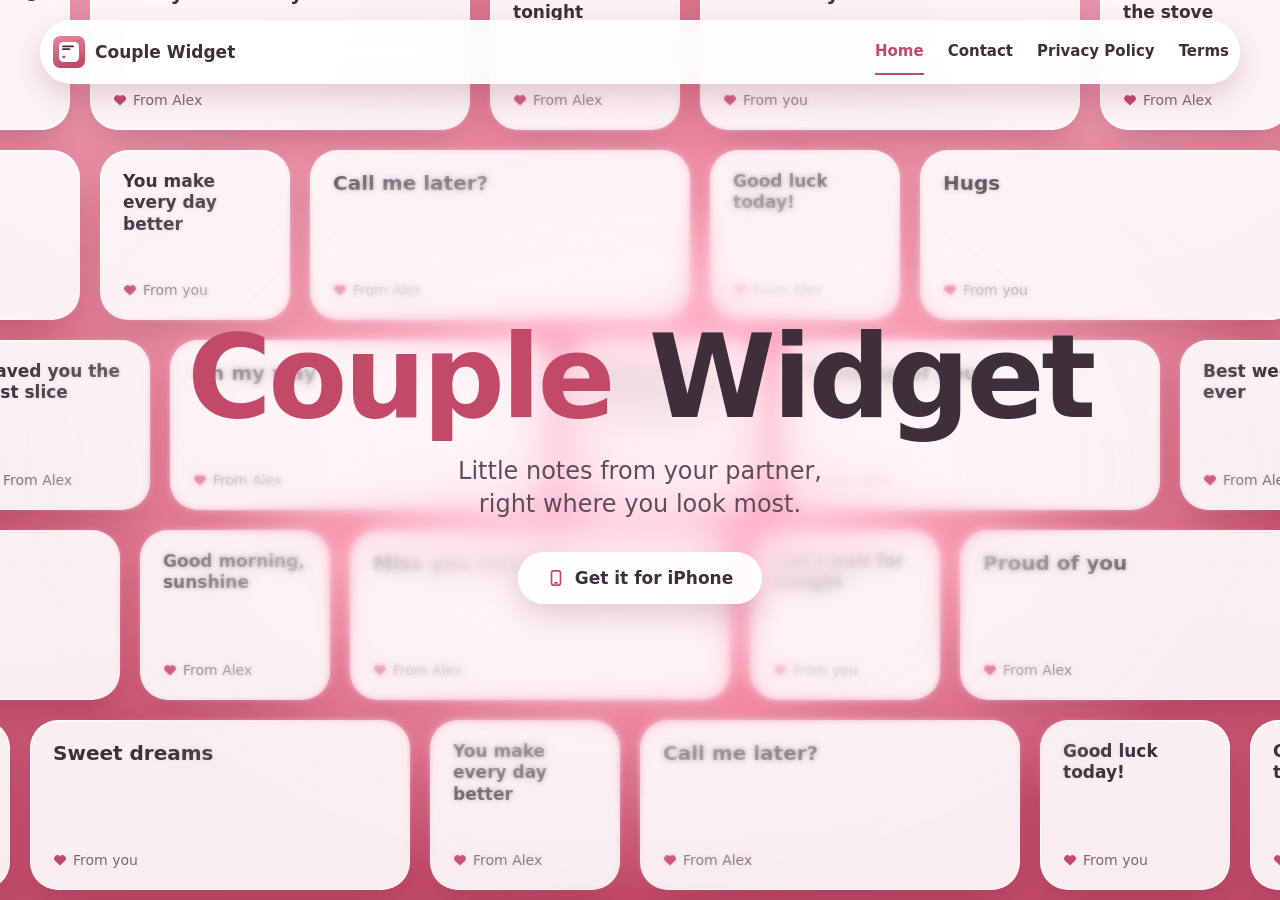
==== index.html @ dd802b69 "Move the home links below the first screen Co-Authored-By: Claude Sonnet 5.5 <noreply@anthropic.com>" ====
<!doctype html>
<html lang="en">
<head>
<meta charset="utf-8">
<meta name="viewport" content="width=device-width, initial-scale=1, viewport-fit=cover">
<title>Couple Widget: Little notes on your partner’s Home Screen</title>
<meta name="description" content="Send your partner a short note that appears on their Home Screen widget.">
<link rel="stylesheet" href="style.css?v=7">
</head>
<body class="app">
<header class="site-header">
<nav class="nav" aria-label="Main">
<a class="brand" href="#home"><svg width="32" height="32" viewBox="0 0 1024 1024" aria-hidden="true"><defs><linearGradient id="ic" x1="0" y1="0" x2="0.3" y2="1"><stop offset="0" stop-color="#e58aa0"/><stop offset="1" stop-color="#c24a68"/></linearGradient></defs><rect width="1024" height="1024" rx="230" fill="url(#ic)"/><rect x="192" y="192" width="640" height="640" rx="150" fill="#ffffff"/><rect x="292" y="300" width="380" height="56" rx="28" fill="#3e2f3a"/><rect x="292" y="392" width="260" height="56" rx="28" fill="#3e2f3a"/><path transform="translate(282 610) scale(5.4)" d="M12 21.2 3.6 13.1A5.3 5.3 0 0 1 12 6.1a5.3 5.3 0 0 1 8.4 7z" fill="#c24a68"/></svg><span>Couple Widget</span></a>
<div class="links">
<a href="#home">Home</a>
<a href="#contact">Contact</a>
<a href="#privacy">Privacy Policy</a>
<a href="#terms">Terms</a>
</div>
<button class="burger" type="button" aria-expanded="false" aria-controls="menu" aria-label="Open menu"><svg width="22" height="22" viewBox="0 0 24 24" fill="none" stroke="#3e2f3a" stroke-width="2.2" stroke-linecap="round" aria-hidden="true"><path d="M4 7h16M4 12h16M4 17h16"/></svg></button>
</nav>
<div id="menu" class="menu" hidden>
<a href="#home">Home</a>
<a href="#contact">Contact</a>
<a href="#privacy">Privacy Policy</a>
<a href="#terms">Terms</a>
</div>
</header>
<div class="track">
<section class="panel" id="panel-home" aria-label="Home">
<main class="home">
<div class="field-bg" aria-hidden="true">
<div class="row" style="top:-40px;left:-120px;animation:left 80s linear infinite"><div class="note" style="width:190px"><p style="font-size:17px">Good morning, sunshine</p><div><svg width="14" height="14" viewBox="0 0 14 14" aria-hidden="true"><path d="M7 12.6 1.9 7.7A3.2 3.2 0 0 1 7 3.5a3.2 3.2 0 0 1 5.1 4.2Z" fill="#c24a68"/></svg><span>From you</span></div></div><div class="note" style="width:380px"><p style="font-size:20px">Miss you already</p><div><svg width="14" height="14" viewBox="0 0 14 14" aria-hidden="true"><path d="M7 12.6 1.9 7.7A3.2 3.2 0 0 1 7 3.5a3.2 3.2 0 0 1 5.1 4.2Z" fill="#c24a68"/></svg><span>From Alex</span></div></div><div class="note" style="width:190px"><p style="font-size:17px">Can’t wait for tonight</p><div><svg width="14" height="14" viewBox="0 0 14 14" aria-hidden="true"><path d="M7 12.6 1.9 7.7A3.2 3.2 0 0 1 7 3.5a3.2 3.2 0 0 1 5.1 4.2Z" fill="#c24a68"/></svg><span>From Alex</span></div></div><div class="note" style="width:380px"><p style="font-size:20px">Proud of you</p><div><svg width="14" height="14" viewBox="0 0 14 14" aria-hidden="true"><path d="M7 12.6 1.9 7.7A3.2 3.2 0 0 1 7 3.5a3.2 3.2 0 0 1 5.1 4.2Z" fill="#c24a68"/></svg><span>From you</span></div></div><div class="note" style="width:190px"><p style="font-size:17px">Coffee is on the stove</p><div><svg width="14" height="14" viewBox="0 0 14 14" aria-hidden="true"><path d="M7 12.6 1.9 7.7A3.2 3.2 0 0 1 7 3.5a3.2 3.2 0 0 1 5.1 4.2Z" fill="#c24a68"/></svg><span>From Alex</span></div></div><div class="note" style="width:190px"><p style="font-size:17px">Good morning, sunshine</p><div><svg width="14" height="14" viewBox="0 0 14 14" aria-hidden="true"><path d="M7 12.6 1.9 7.7A3.2 3.2 0 0 1 7 3.5a3.2 3.2 0 0 1 5.1 4.2Z" fill="#c24a68"/></svg><span>From you</span></div></div><div class="note" style="width:380px"><p style="font-size:20px">Miss you already</p><div><svg width="14" height="14" viewBox="0 0 14 14" aria-hidden="true"><path d="M7 12.6 1.9 7.7A3.2 3.2 0 0 1 7 3.5a3.2 3.2 0 0 1 5.1 4.2Z" fill="#c24a68"/></svg><span>From Alex</span></div></div><div class="note" style="width:190px"><p style="font-size:17px">Can’t wait for tonight</p><div><svg width="14" height="14" viewBox="0 0 14 14" aria-hidden="true"><path d="M7 12.6 1.9 7.7A3.2 3.2 0 0 1 7 3.5a3.2 3.2 0 0 1 5.1 4.2Z" fill="#c24a68"/></svg><span>From Alex</span></div></div><div class="note" style="width:380px"><p style="font-size:20px">Proud of you</p><div><svg width="14" height="14" viewBox="0 0 14 14" aria-hidden="true"><path d="M7 12.6 1.9 7.7A3.2 3.2 0 0 1 7 3.5a3.2 3.2 0 0 1 5.1 4.2Z" fill="#c24a68"/></svg><span>From you</span></div></div><div class="note" style="width:190px"><p style="font-size:17px">Coffee is on the stove</p><div><svg width="14" height="14" viewBox="0 0 14 14" aria-hidden="true"><path d="M7 12.6 1.9 7.7A3.2 3.2 0 0 1 7 3.5a3.2 3.2 0 0 1 5.1 4.2Z" fill="#c24a68"/></svg><span>From Alex</span></div></div><div class="note" style="width:190px"><p style="font-size:17px">Good morning, sunshine</p><div><svg width="14" height="14" viewBox="0 0 14 14" aria-hidden="true"><path d="M7 12.6 1.9 7.7A3.2 3.2 0 0 1 7 3.5a3.2 3.2 0 0 1 5.1 4.2Z" fill="#c24a68"/></svg><span>From you</span></div></div><div class="note" style="width:380px"><p style="font-size:20px">Miss you already</p><div><svg width="14" height="14" viewBox="0 0 14 14" aria-hidden="true"><path d="M7 12.6 1.9 7.7A3.2 3.2 0 0 1 7 3.5a3.2 3.2 0 0 1 5.1 4.2Z" fill="#c24a68"/></svg><span>From Alex</span></div></div><div class="note" style="width:190px"><p style="font-size:17px">Can’t wait for tonight</p><div><svg width="14" height="14" viewBox="0 0 14 14" aria-hidden="true"><path d="M7 12.6 1.9 7.7A3.2 3.2 0 0 1 7 3.5a3.2 3.2 0 0 1 5.1 4.2Z" fill="#c24a68"/></svg><span>From Alex</span></div></div><div class="note" style="width:380px"><p style="font-size:20px">Proud of you</p><div><svg width="14" height="14" viewBox="0 0 14 14" aria-hidden="true"><path d="M7 12.6 1.9 7.7A3.2 3.2 0 0 1 7 3.5a3.2 3.2 0 0 1 5.1 4.2Z" fill="#c24a68"/></svg><span>From you</span></div></div><div class="note" style="width:190px"><p style="font-size:17px">Coffee is on the stove</p><div><svg width="14" height="14" viewBox="0 0 14 14" aria-hidden="true"><path d="M7 12.6 1.9 7.7A3.2 3.2 0 0 1 7 3.5a3.2 3.2 0 0 1 5.1 4.2Z" fill="#c24a68"/></svg><span>From Alex</span></div></div><div class="note" style="width:190px"><p style="font-size:17px">Good morning, sunshine</p><div><svg width="14" height="14" viewBox="0 0 14 14" aria-hidden="true"><path d="M7 12.6 1.9 7.7A3.2 3.2 0 0 1 7 3.5a3.2 3.2 0 0 1 5.1 4.2Z" fill="#c24a68"/></svg><span>From you</span></div></div><div class="note" style="width:380px"><p style="font-size:20px">Miss you already</p><div><svg width="14" height="14" viewBox="0 0 14 14" aria-hidden="true"><path d="M7 12.6 1.9 7.7A3.2 3.2 0 0 1 7 3.5a3.2 3.2 0 0 1 5.1 4.2Z" fill="#c24a68"/></svg><span>From Alex</span></div></div><div class="note" style="width:190px"><p style="font-size:17px">Can’t wait for tonight</p><div><svg width="14" height="14" viewBox="0 0 14 14" aria-hidden="true"><path d="M7 12.6 1.9 7.7A3.2 3.2 0 0 1 7 3.5a3.2 3.2 0 0 1 5.1 4.2Z" fill="#c24a68"/></svg><span>From Alex</span></div></div><div class="note" style="width:380px"><p style="font-size:20px">Proud of you</p><div><svg width="14" height="14" viewBox="0 0 14 14" aria-hidden="true"><path d="M7 12.6 1.9 7.7A3.2 3.2 0 0 1 7 3.5a3.2 3.2 0 0 1 5.1 4.2Z" fill="#c24a68"/></svg><span>From you</span></div></div><div class="note" style="width:190px"><p style="font-size:17px">Coffee is on the stove</p><div><svg width="14" height="14" viewBox="0 0 14 14" aria-hidden="true"><path d="M7 12.6 1.9 7.7A3.2 3.2 0 0 1 7 3.5a3.2 3.2 0 0 1 5.1 4.2Z" fill="#c24a68"/></svg><span>From Alex</span></div></div></div>
<div class="row" style="top:150px;left:-300px;animation:right 86s linear infinite"><div class="note" style="width:380px"><p style="font-size:20px">Sweet dreams</p><div><svg width="14" height="14" viewBox="0 0 14 14" aria-hidden="true"><path d="M7 12.6 1.9 7.7A3.2 3.2 0 0 1 7 3.5a3.2 3.2 0 0 1 5.1 4.2Z" fill="#c24a68"/></svg><span>From Alex</span></div></div><div class="note" style="width:190px"><p style="font-size:17px">You make every day better</p><div><svg width="14" height="14" viewBox="0 0 14 14" aria-hidden="true"><path d="M7 12.6 1.9 7.7A3.2 3.2 0 0 1 7 3.5a3.2 3.2 0 0 1 5.1 4.2Z" fill="#c24a68"/></svg><span>From you</span></div></div><div class="note" style="width:380px"><p style="font-size:20px">Call me later?</p><div><svg width="14" height="14" viewBox="0 0 14 14" aria-hidden="true"><path d="M7 12.6 1.9 7.7A3.2 3.2 0 0 1 7 3.5a3.2 3.2 0 0 1 5.1 4.2Z" fill="#c24a68"/></svg><span>From Alex</span></div></div><div class="note" style="width:190px"><p style="font-size:17px">Good luck today!</p><div><svg width="14" height="14" viewBox="0 0 14 14" aria-hidden="true"><path d="M7 12.6 1.9 7.7A3.2 3.2 0 0 1 7 3.5a3.2 3.2 0 0 1 5.1 4.2Z" fill="#c24a68"/></svg><span>From Alex</span></div></div><div class="note" style="width:380px"><p style="font-size:20px">Hugs</p><div><svg width="14" height="14" viewBox="0 0 14 14" aria-hidden="true"><path d="M7 12.6 1.9 7.7A3.2 3.2 0 0 1 7 3.5a3.2 3.2 0 0 1 5.1 4.2Z" fill="#c24a68"/></svg><span>From you</span></div></div><div class="note" style="width:380px"><p style="font-size:20px">Sweet dreams</p><div><svg width="14" height="14" viewBox="0 0 14 14" aria-hidden="true"><path d="M7 12.6 1.9 7.7A3.2 3.2 0 0 1 7 3.5a3.2 3.2 0 0 1 5.1 4.2Z" fill="#c24a68"/></svg><span>From Alex</span></div></div><div class="note" style="width:190px"><p style="font-size:17px">You make every day better</p><div><svg width="14" height="14" viewBox="0 0 14 14" aria-hidden="true"><path d="M7 12.6 1.9 7.7A3.2 3.2 0 0 1 7 3.5a3.2 3.2 0 0 1 5.1 4.2Z" fill="#c24a68"/></svg><span>From you</span></div></div><div class="note" style="width:380px"><p style="font-size:20px">Call me later?</p><div><svg width="14" height="14" viewBox="0 0 14 14" aria-hidden="true"><path d="M7 12.6 1.9 7.7A3.2 3.2 0 0 1 7 3.5a3.2 3.2 0 0 1 5.1 4.2Z" fill="#c24a68"/></svg><span>From Alex</span></div></div><div class="note" style="width:190px"><p style="font-size:17px">Good luck today!</p><div><svg width="14" height="14" viewBox="0 0 14 14" aria-hidden="true"><path d="M7 12.6 1.9 7.7A3.2 3.2 0 0 1 7 3.5a3.2 3.2 0 0 1 5.1 4.2Z" fill="#c24a68"/></svg><span>From Alex</span></div></div><div class="note" style="width:380px"><p style="font-size:20px">Hugs</p><div><svg width="14" height="14" viewBox="0 0 14 14" aria-hidden="true"><path d="M7 12.6 1.9 7.7A3.2 3.2 0 0 1 7 3.5a3.2 3.2 0 0 1 5.1 4.2Z" fill="#c24a68"/></svg><span>From you</span></div></div><div class="note" style="width:380px"><p style="font-size:20px">Sweet dreams</p><div><svg width="14" height="14" viewBox="0 0 14 14" aria-hidden="true"><path d="M7 12.6 1.9 7.7A3.2 3.2 0 0 1 7 3.5a3.2 3.2 0 0 1 5.1 4.2Z" fill="#c24a68"/></svg><span>From Alex</span></div></div><div class="note" style="width:190px"><p style="font-size:17px">You make every day better</p><div><svg width="14" height="14" viewBox="0 0 14 14" aria-hidden="true"><path d="M7 12.6 1.9 7.7A3.2 3.2 0 0 1 7 3.5a3.2 3.2 0 0 1 5.1 4.2Z" fill="#c24a68"/></svg><span>From you</span></div></div><div class="note" style="width:380px"><p style="font-size:20px">Call me later?</p><div><svg width="14" height="14" viewBox="0 0 14 14" aria-hidden="true"><path d="M7 12.6 1.9 7.7A3.2 3.2 0 0 1 7 3.5a3.2 3.2 0 0 1 5.1 4.2Z" fill="#c24a68"/></svg><span>From Alex</span></div></div><div class="note" style="width:190px"><p style="font-size:17px">Good luck today!</p><div><svg width="14" height="14" viewBox="0 0 14 14" aria-hidden="true"><path d="M7 12.6 1.9 7.7A3.2 3.2 0 0 1 7 3.5a3.2 3.2 0 0 1 5.1 4.2Z" fill="#c24a68"/></svg><span>From Alex</span></div></div><div class="note" style="width:380px"><p style="font-size:20px">Hugs</p><div><svg width="14" height="14" viewBox="0 0 14 14" aria-hidden="true"><path d="M7 12.6 1.9 7.7A3.2 3.2 0 0 1 7 3.5a3.2 3.2 0 0 1 5.1 4.2Z" fill="#c24a68"/></svg><span>From you</span></div></div><div class="note" style="width:380px"><p style="font-size:20px">Sweet dreams</p><div><svg width="14" height="14" viewBox="0 0 14 14" aria-hidden="true"><path d="M7 12.6 1.9 7.7A3.2 3.2 0 0 1 7 3.5a3.2 3.2 0 0 1 5.1 4.2Z" fill="#c24a68"/></svg><span>From Alex</span></div></div><div class="note" style="width:190px"><p style="font-size:17px">You make every day better</p><div><svg width="14" height="14" viewBox="0 0 14 14" aria-hidden="true"><path d="M7 12.6 1.9 7.7A3.2 3.2 0 0 1 7 3.5a3.2 3.2 0 0 1 5.1 4.2Z" fill="#c24a68"/></svg><span>From you</span></div></div><div class="note" style="width:380px"><p style="font-size:20px">Call me later?</p><div><svg width="14" height="14" viewBox="0 0 14 14" aria-hidden="true"><path d="M7 12.6 1.9 7.7A3.2 3.2 0 0 1 7 3.5a3.2 3.2 0 0 1 5.1 4.2Z" fill="#c24a68"/></svg><span>From Alex</span></div></div><div class="note" style="width:190px"><p style="font-size:17px">Good luck today!</p><div><svg width="14" height="14" viewBox="0 0 14 14" aria-hidden="true"><path d="M7 12.6 1.9 7.7A3.2 3.2 0 0 1 7 3.5a3.2 3.2 0 0 1 5.1 4.2Z" fill="#c24a68"/></svg><span>From Alex</span></div></div><div class="note" style="width:380px"><p style="font-size:20px">Hugs</p><div><svg width="14" height="14" viewBox="0 0 14 14" aria-hidden="true"><path d="M7 12.6 1.9 7.7A3.2 3.2 0 0 1 7 3.5a3.2 3.2 0 0 1 5.1 4.2Z" fill="#c24a68"/></svg><span>From you</span></div></div></div>
<div class="row" style="top:340px;left:-40px;animation:left 92s linear infinite"><div class="note" style="width:190px"><p style="font-size:17px">Saved you the last slice</p><div><svg width="14" height="14" viewBox="0 0 14 14" aria-hidden="true"><path d="M7 12.6 1.9 7.7A3.2 3.2 0 0 1 7 3.5a3.2 3.2 0 0 1 5.1 4.2Z" fill="#c24a68"/></svg><span>From Alex</span></div></div><div class="note" style="width:380px"><p style="font-size:20px">On my way</p><div><svg width="14" height="14" viewBox="0 0 14 14" aria-hidden="true"><path d="M7 12.6 1.9 7.7A3.2 3.2 0 0 1 7 3.5a3.2 3.2 0 0 1 5.1 4.2Z" fill="#c24a68"/></svg><span>From Alex</span></div></div><div class="note" style="width:190px"><p style="font-size:17px">Three years together. Still my favorite person.</p><div><svg width="14" height="14" viewBox="0 0 14 14" aria-hidden="true"><path d="M7 12.6 1.9 7.7A3.2 3.2 0 0 1 7 3.5a3.2 3.2 0 0 1 5.1 4.2Z" fill="#c24a68"/></svg><span>From you</span></div></div><div class="note" style="width:380px"><p style="font-size:20px">Thinking of you</p><div><svg width="14" height="14" viewBox="0 0 14 14" aria-hidden="true"><path d="M7 12.6 1.9 7.7A3.2 3.2 0 0 1 7 3.5a3.2 3.2 0 0 1 5.1 4.2Z" fill="#c24a68"/></svg><span>From Alex</span></div></div><div class="note" style="width:190px"><p style="font-size:17px">Best weekend ever</p><div><svg width="14" height="14" viewBox="0 0 14 14" aria-hidden="true"><path d="M7 12.6 1.9 7.7A3.2 3.2 0 0 1 7 3.5a3.2 3.2 0 0 1 5.1 4.2Z" fill="#c24a68"/></svg><span>From Alex</span></div></div><div class="note" style="width:190px"><p style="font-size:17px">Saved you the last slice</p><div><svg width="14" height="14" viewBox="0 0 14 14" aria-hidden="true"><path d="M7 12.6 1.9 7.7A3.2 3.2 0 0 1 7 3.5a3.2 3.2 0 0 1 5.1 4.2Z" fill="#c24a68"/></svg><span>From Alex</span></div></div><div class="note" style="width:380px"><p style="font-size:20px">On my way</p><div><svg width="14" height="14" viewBox="0 0 14 14" aria-hidden="true"><path d="M7 12.6 1.9 7.7A3.2 3.2 0 0 1 7 3.5a3.2 3.2 0 0 1 5.1 4.2Z" fill="#c24a68"/></svg><span>From Alex</span></div></div><div class="note" style="width:190px"><p style="font-size:17px">Three years together. Still my favorite person.</p><div><svg width="14" height="14" viewBox="0 0 14 14" aria-hidden="true"><path d="M7 12.6 1.9 7.7A3.2 3.2 0 0 1 7 3.5a3.2 3.2 0 0 1 5.1 4.2Z" fill="#c24a68"/></svg><span>From you</span></div></div><div class="note" style="width:380px"><p style="font-size:20px">Thinking of you</p><div><svg width="14" height="14" viewBox="0 0 14 14" aria-hidden="true"><path d="M7 12.6 1.9 7.7A3.2 3.2 0 0 1 7 3.5a3.2 3.2 0 0 1 5.1 4.2Z" fill="#c24a68"/></svg><span>From Alex</span></div></div><div class="note" style="width:190px"><p style="font-size:17px">Best weekend ever</p><div><svg width="14" height="14" viewBox="0 0 14 14" aria-hidden="true"><path d="M7 12.6 1.9 7.7A3.2 3.2 0 0 1 7 3.5a3.2 3.2 0 0 1 5.1 4.2Z" fill="#c24a68"/></svg><span>From Alex</span></div></div><div class="note" style="width:190px"><p style="font-size:17px">Saved you the last slice</p><div><svg width="14" height="14" viewBox="0 0 14 14" aria-hidden="true"><path d="M7 12.6 1.9 7.7A3.2 3.2 0 0 1 7 3.5a3.2 3.2 0 0 1 5.1 4.2Z" fill="#c24a68"/></svg><span>From Alex</span></div></div><div class="note" style="width:380px"><p style="font-size:20px">On my way</p><div><svg width="14" height="14" viewBox="0 0 14 14" aria-hidden="true"><path d="M7 12.6 1.9 7.7A3.2 3.2 0 0 1 7 3.5a3.2 3.2 0 0 1 5.1 4.2Z" fill="#c24a68"/></svg><span>From Alex</span></div></div><div class="note" style="width:190px"><p style="font-size:17px">Three years together. Still my favorite person.</p><div><svg width="14" height="14" viewBox="0 0 14 14" aria-hidden="true"><path d="M7 12.6 1.9 7.7A3.2 3.2 0 0 1 7 3.5a3.2 3.2 0 0 1 5.1 4.2Z" fill="#c24a68"/></svg><span>From you</span></div></div><div class="note" style="width:380px"><p style="font-size:20px">Thinking of you</p><div><svg width="14" height="14" viewBox="0 0 14 14" aria-hidden="true"><path d="M7 12.6 1.9 7.7A3.2 3.2 0 0 1 7 3.5a3.2 3.2 0 0 1 5.1 4.2Z" fill="#c24a68"/></svg><span>From Alex</span></div></div><div class="note" style="width:190px"><p style="font-size:17px">Best weekend ever</p><div><svg width="14" height="14" viewBox="0 0 14 14" aria-hidden="true"><path d="M7 12.6 1.9 7.7A3.2 3.2 0 0 1 7 3.5a3.2 3.2 0 0 1 5.1 4.2Z" fill="#c24a68"/></svg><span>From Alex</span></div></div><div class="note" style="width:190px"><p style="font-size:17px">Saved you the last slice</p><div><svg width="14" height="14" viewBox="0 0 14 14" aria-hidden="true"><path d="M7 12.6 1.9 7.7A3.2 3.2 0 0 1 7 3.5a3.2 3.2 0 0 1 5.1 4.2Z" fill="#c24a68"/></svg><span>From Alex</span></div></div><div class="note" style="width:380px"><p style="font-size:20px">On my way</p><div><svg width="14" height="14" viewBox="0 0 14 14" aria-hidden="true"><path d="M7 12.6 1.9 7.7A3.2 3.2 0 0 1 7 3.5a3.2 3.2 0 0 1 5.1 4.2Z" fill="#c24a68"/></svg><span>From Alex</span></div></div><div class="note" style="width:190px"><p style="font-size:17px">Three years together. Still my favorite person.</p><div><svg width="14" height="14" viewBox="0 0 14 14" aria-hidden="true"><path d="M7 12.6 1.9 7.7A3.2 3.2 0 0 1 7 3.5a3.2 3.2 0 0 1 5.1 4.2Z" fill="#c24a68"/></svg><span>From you</span></div></div><div class="note" style="width:380px"><p style="font-size:20px">Thinking of you</p><div><svg width="14" height="14" viewBox="0 0 14 14" aria-hidden="true"><path d="M7 12.6 1.9 7.7A3.2 3.2 0 0 1 7 3.5a3.2 3.2 0 0 1 5.1 4.2Z" fill="#c24a68"/></svg><span>From Alex</span></div></div><div class="note" style="width:190px"><p style="font-size:17px">Best weekend ever</p><div><svg width="14" height="14" viewBox="0 0 14 14" aria-hidden="true"><path d="M7 12.6 1.9 7.7A3.2 3.2 0 0 1 7 3.5a3.2 3.2 0 0 1 5.1 4.2Z" fill="#c24a68"/></svg><span>From Alex</span></div></div></div>
<div class="row" style="top:530px;left:-260px;animation:right 98s linear infinite"><div class="note" style="width:380px"><p style="font-size:20px">See you soon</p><div><svg width="14" height="14" viewBox="0 0 14 14" aria-hidden="true"><path d="M7 12.6 1.9 7.7A3.2 3.2 0 0 1 7 3.5a3.2 3.2 0 0 1 5.1 4.2Z" fill="#c24a68"/></svg><span>From you</span></div></div><div class="note" style="width:190px"><p style="font-size:17px">Good morning, sunshine</p><div><svg width="14" height="14" viewBox="0 0 14 14" aria-hidden="true"><path d="M7 12.6 1.9 7.7A3.2 3.2 0 0 1 7 3.5a3.2 3.2 0 0 1 5.1 4.2Z" fill="#c24a68"/></svg><span>From Alex</span></div></div><div class="note" style="width:380px"><p style="font-size:20px">Miss you already</p><div><svg width="14" height="14" viewBox="0 0 14 14" aria-hidden="true"><path d="M7 12.6 1.9 7.7A3.2 3.2 0 0 1 7 3.5a3.2 3.2 0 0 1 5.1 4.2Z" fill="#c24a68"/></svg><span>From Alex</span></div></div><div class="note" style="width:190px"><p style="font-size:17px">Can’t wait for tonight</p><div><svg width="14" height="14" viewBox="0 0 14 14" aria-hidden="true"><path d="M7 12.6 1.9 7.7A3.2 3.2 0 0 1 7 3.5a3.2 3.2 0 0 1 5.1 4.2Z" fill="#c24a68"/></svg><span>From you</span></div></div><div class="note" style="width:380px"><p style="font-size:20px">Proud of you</p><div><svg width="14" height="14" viewBox="0 0 14 14" aria-hidden="true"><path d="M7 12.6 1.9 7.7A3.2 3.2 0 0 1 7 3.5a3.2 3.2 0 0 1 5.1 4.2Z" fill="#c24a68"/></svg><span>From Alex</span></div></div><div class="note" style="width:380px"><p style="font-size:20px">See you soon</p><div><svg width="14" height="14" viewBox="0 0 14 14" aria-hidden="true"><path d="M7 12.6 1.9 7.7A3.2 3.2 0 0 1 7 3.5a3.2 3.2 0 0 1 5.1 4.2Z" fill="#c24a68"/></svg><span>From you</span></div></div><div class="note" style="width:190px"><p style="font-size:17px">Good morning, sunshine</p><div><svg width="14" height="14" viewBox="0 0 14 14" aria-hidden="true"><path d="M7 12.6 1.9 7.7A3.2 3.2 0 0 1 7 3.5a3.2 3.2 0 0 1 5.1 4.2Z" fill="#c24a68"/></svg><span>From Alex</span></div></div><div class="note" style="width:380px"><p style="font-size:20px">Miss you already</p><div><svg width="14" height="14" viewBox="0 0 14 14" aria-hidden="true"><path d="M7 12.6 1.9 7.7A3.2 3.2 0 0 1 7 3.5a3.2 3.2 0 0 1 5.1 4.2Z" fill="#c24a68"/></svg><span>From Alex</span></div></div><div class="note" style="width:190px"><p style="font-size:17px">Can’t wait for tonight</p><div><svg width="14" height="14" viewBox="0 0 14 14" aria-hidden="true"><path d="M7 12.6 1.9 7.7A3.2 3.2 0 0 1 7 3.5a3.2 3.2 0 0 1 5.1 4.2Z" fill="#c24a68"/></svg><span>From you</span></div></div><div class="note" style="width:380px"><p style="font-size:20px">Proud of you</p><div><svg width="14" height="14" viewBox="0 0 14 14" aria-hidden="true"><path d="M7 12.6 1.9 7.7A3.2 3.2 0 0 1 7 3.5a3.2 3.2 0 0 1 5.1 4.2Z" fill="#c24a68"/></svg><span>From Alex</span></div></div><div class="note" style="width:380px"><p style="font-size:20px">See you soon</p><div><svg width="14" height="14" viewBox="0 0 14 14" aria-hidden="true"><path d="M7 12.6 1.9 7.7A3.2 3.2 0 0 1 7 3.5a3.2 3.2 0 0 1 5.1 4.2Z" fill="#c24a68"/></svg><span>From you</span></div></div><div class="note" style="width:190px"><p style="font-size:17px">Good morning, sunshine</p><div><svg width="14" height="14" viewBox="0 0 14 14" aria-hidden="true"><path d="M7 12.6 1.9 7.7A3.2 3.2 0 0 1 7 3.5a3.2 3.2 0 0 1 5.1 4.2Z" fill="#c24a68"/></svg><span>From Alex</span></div></div><div class="note" style="width:380px"><p style="font-size:20px">Miss you already</p><div><svg width="14" height="14" viewBox="0 0 14 14" aria-hidden="true"><path d="M7 12.6 1.9 7.7A3.2 3.2 0 0 1 7 3.5a3.2 3.2 0 0 1 5.1 4.2Z" fill="#c24a68"/></svg><span>From Alex</span></div></div><div class="note" style="width:190px"><p style="font-size:17px">Can’t wait for tonight</p><div><svg width="14" height="14" viewBox="0 0 14 14" aria-hidden="true"><path d="M7 12.6 1.9 7.7A3.2 3.2 0 0 1 7 3.5a3.2 3.2 0 0 1 5.1 4.2Z" fill="#c24a68"/></svg><span>From you</span></div></div><div class="note" style="width:380px"><p style="font-size:20px">Proud of you</p><div><svg width="14" height="14" viewBox="0 0 14 14" aria-hidden="true"><path d="M7 12.6 1.9 7.7A3.2 3.2 0 0 1 7 3.5a3.2 3.2 0 0 1 5.1 4.2Z" fill="#c24a68"/></svg><span>From Alex</span></div></div><div class="note" style="width:380px"><p style="font-size:20px">See you soon</p><div><svg width="14" height="14" viewBox="0 0 14 14" aria-hidden="true"><path d="M7 12.6 1.9 7.7A3.2 3.2 0 0 1 7 3.5a3.2 3.2 0 0 1 5.1 4.2Z" fill="#c24a68"/></svg><span>From you</span></div></div><div class="note" style="width:190px"><p style="font-size:17px">Good morning, sunshine</p><div><svg width="14" height="14" viewBox="0 0 14 14" aria-hidden="true"><path d="M7 12.6 1.9 7.7A3.2 3.2 0 0 1 7 3.5a3.2 3.2 0 0 1 5.1 4.2Z" fill="#c24a68"/></svg><span>From Alex</span></div></div><div class="note" style="width:380px"><p style="font-size:20px">Miss you already</p><div><svg width="14" height="14" viewBox="0 0 14 14" aria-hidden="true"><path d="M7 12.6 1.9 7.7A3.2 3.2 0 0 1 7 3.5a3.2 3.2 0 0 1 5.1 4.2Z" fill="#c24a68"/></svg><span>From Alex</span></div></div><div class="note" style="width:190px"><p style="font-size:17px">Can’t wait for tonight</p><div><svg width="14" height="14" viewBox="0 0 14 14" aria-hidden="true"><path d="M7 12.6 1.9 7.7A3.2 3.2 0 0 1 7 3.5a3.2 3.2 0 0 1 5.1 4.2Z" fill="#c24a68"/></svg><span>From you</span></div></div><div class="note" style="width:380px"><p style="font-size:20px">Proud of you</p><div><svg width="14" height="14" viewBox="0 0 14 14" aria-hidden="true"><path d="M7 12.6 1.9 7.7A3.2 3.2 0 0 1 7 3.5a3.2 3.2 0 0 1 5.1 4.2Z" fill="#c24a68"/></svg><span>From Alex</span></div></div></div>
<div class="row" style="top:720px;left:-180px;animation:left 104s linear infinite"><div class="note" style="width:190px"><p style="font-size:17px">Coffee is on the stove</p><div><svg width="14" height="14" viewBox="0 0 14 14" aria-hidden="true"><path d="M7 12.6 1.9 7.7A3.2 3.2 0 0 1 7 3.5a3.2 3.2 0 0 1 5.1 4.2Z" fill="#c24a68"/></svg><span>From Alex</span></div></div><div class="note" style="width:380px"><p style="font-size:20px">Sweet dreams</p><div><svg width="14" height="14" viewBox="0 0 14 14" aria-hidden="true"><path d="M7 12.6 1.9 7.7A3.2 3.2 0 0 1 7 3.5a3.2 3.2 0 0 1 5.1 4.2Z" fill="#c24a68"/></svg><span>From you</span></div></div><div class="note" style="width:190px"><p style="font-size:17px">You make every day better</p><div><svg width="14" height="14" viewBox="0 0 14 14" aria-hidden="true"><path d="M7 12.6 1.9 7.7A3.2 3.2 0 0 1 7 3.5a3.2 3.2 0 0 1 5.1 4.2Z" fill="#c24a68"/></svg><span>From Alex</span></div></div><div class="note" style="width:380px"><p style="font-size:20px">Call me later?</p><div><svg width="14" height="14" viewBox="0 0 14 14" aria-hidden="true"><path d="M7 12.6 1.9 7.7A3.2 3.2 0 0 1 7 3.5a3.2 3.2 0 0 1 5.1 4.2Z" fill="#c24a68"/></svg><span>From Alex</span></div></div><div class="note" style="width:190px"><p style="font-size:17px">Good luck today!</p><div><svg width="14" height="14" viewBox="0 0 14 14" aria-hidden="true"><path d="M7 12.6 1.9 7.7A3.2 3.2 0 0 1 7 3.5a3.2 3.2 0 0 1 5.1 4.2Z" fill="#c24a68"/></svg><span>From you</span></div></div><div class="note" style="width:190px"><p style="font-size:17px">Coffee is on the stove</p><div><svg width="14" height="14" viewBox="0 0 14 14" aria-hidden="true"><path d="M7 12.6 1.9 7.7A3.2 3.2 0 0 1 7 3.5a3.2 3.2 0 0 1 5.1 4.2Z" fill="#c24a68"/></svg><span>From Alex</span></div></div><div class="note" style="width:380px"><p style="font-size:20px">Sweet dreams</p><div><svg width="14" height="14" viewBox="0 0 14 14" aria-hidden="true"><path d="M7 12.6 1.9 7.7A3.2 3.2 0 0 1 7 3.5a3.2 3.2 0 0 1 5.1 4.2Z" fill="#c24a68"/></svg><span>From you</span></div></div><div class="note" style="width:190px"><p style="font-size:17px">You make every day better</p><div><svg width="14" height="14" viewBox="0 0 14 14" aria-hidden="true"><path d="M7 12.6 1.9 7.7A3.2 3.2 0 0 1 7 3.5a3.2 3.2 0 0 1 5.1 4.2Z" fill="#c24a68"/></svg><span>From Alex</span></div></div><div class="note" style="width:380px"><p style="font-size:20px">Call me later?</p><div><svg width="14" height="14" viewBox="0 0 14 14" aria-hidden="true"><path d="M7 12.6 1.9 7.7A3.2 3.2 0 0 1 7 3.5a3.2 3.2 0 0 1 5.1 4.2Z" fill="#c24a68"/></svg><span>From Alex</span></div></div><div class="note" style="width:190px"><p style="font-size:17px">Good luck today!</p><div><svg width="14" height="14" viewBox="0 0 14 14" aria-hidden="true"><path d="M7 12.6 1.9 7.7A3.2 3.2 0 0 1 7 3.5a3.2 3.2 0 0 1 5.1 4.2Z" fill="#c24a68"/></svg><span>From you</span></div></div><div class="note" style="width:190px"><p style="font-size:17px">Coffee is on the stove</p><div><svg width="14" height="14" viewBox="0 0 14 14" aria-hidden="true"><path d="M7 12.6 1.9 7.7A3.2 3.2 0 0 1 7 3.5a3.2 3.2 0 0 1 5.1 4.2Z" fill="#c24a68"/></svg><span>From Alex</span></div></div><div class="note" style="width:380px"><p style="font-size:20px">Sweet dreams</p><div><svg width="14" height="14" viewBox="0 0 14 14" aria-hidden="true"><path d="M7 12.6 1.9 7.7A3.2 3.2 0 0 1 7 3.5a3.2 3.2 0 0 1 5.1 4.2Z" fill="#c24a68"/></svg><span>From you</span></div></div><div class="note" style="width:190px"><p style="font-size:17px">You make every day better</p><div><svg width="14" height="14" viewBox="0 0 14 14" aria-hidden="true"><path d="M7 12.6 1.9 7.7A3.2 3.2 0 0 1 7 3.5a3.2 3.2 0 0 1 5.1 4.2Z" fill="#c24a68"/></svg><span>From Alex</span></div></div><div class="note" style="width:380px"><p style="font-size:20px">Call me later?</p><div><svg width="14" height="14" viewBox="0 0 14 14" aria-hidden="true"><path d="M7 12.6 1.9 7.7A3.2 3.2 0 0 1 7 3.5a3.2 3.2 0 0 1 5.1 4.2Z" fill="#c24a68"/></svg><span>From Alex</span></div></div><div class="note" style="width:190px"><p style="font-size:17px">Good luck today!</p><div><svg width="14" height="14" viewBox="0 0 14 14" aria-hidden="true"><path d="M7 12.6 1.9 7.7A3.2 3.2 0 0 1 7 3.5a3.2 3.2 0 0 1 5.1 4.2Z" fill="#c24a68"/></svg><span>From you</span></div></div><div class="note" style="width:190px"><p style="font-size:17px">Coffee is on the stove</p><div><svg width="14" height="14" viewBox="0 0 14 14" aria-hidden="true"><path d="M7 12.6 1.9 7.7A3.2 3.2 0 0 1 7 3.5a3.2 3.2 0 0 1 5.1 4.2Z" fill="#c24a68"/></svg><span>From Alex</span></div></div><div class="note" style="width:380px"><p style="font-size:20px">Sweet dreams</p><div><svg width="14" height="14" viewBox="0 0 14 14" aria-hidden="true"><path d="M7 12.6 1.9 7.7A3.2 3.2 0 0 1 7 3.5a3.2 3.2 0 0 1 5.1 4.2Z" fill="#c24a68"/></svg><span>From you</span></div></div><div class="note" style="width:190px"><p style="font-size:17px">You make every day better</p><div><svg width="14" height="14" viewBox="0 0 14 14" aria-hidden="true"><path d="M7 12.6 1.9 7.7A3.2 3.2 0 0 1 7 3.5a3.2 3.2 0 0 1 5.1 4.2Z" fill="#c24a68"/></svg><span>From Alex</span></div></div><div class="note" style="width:380px"><p style="font-size:20px">Call me later?</p><div><svg width="14" height="14" viewBox="0 0 14 14" aria-hidden="true"><path d="M7 12.6 1.9 7.7A3.2 3.2 0 0 1 7 3.5a3.2 3.2 0 0 1 5.1 4.2Z" fill="#c24a68"/></svg><span>From Alex</span></div></div><div class="note" style="width:190px"><p style="font-size:17px">Good luck today!</p><div><svg width="14" height="14" viewBox="0 0 14 14" aria-hidden="true"><path d="M7 12.6 1.9 7.7A3.2 3.2 0 0 1 7 3.5a3.2 3.2 0 0 1 5.1 4.2Z" fill="#c24a68"/></svg><span>From you</span></div></div></div>
<div class="row" style="top:910px;left:-380px;animation:right 110s linear infinite"><div class="note" style="width:380px"><p style="font-size:20px">Hugs</p><div><svg width="14" height="14" viewBox="0 0 14 14" aria-hidden="true"><path d="M7 12.6 1.9 7.7A3.2 3.2 0 0 1 7 3.5a3.2 3.2 0 0 1 5.1 4.2Z" fill="#c24a68"/></svg><span>From Alex</span></div></div><div class="note" style="width:190px"><p style="font-size:17px">Saved you the last slice</p><div><svg width="14" height="14" viewBox="0 0 14 14" aria-hidden="true"><path d="M7 12.6 1.9 7.7A3.2 3.2 0 0 1 7 3.5a3.2 3.2 0 0 1 5.1 4.2Z" fill="#c24a68"/></svg><span>From Alex</span></div></div><div class="note" style="width:380px"><p style="font-size:20px">On my way</p><div><svg width="14" height="14" viewBox="0 0 14 14" aria-hidden="true"><path d="M7 12.6 1.9 7.7A3.2 3.2 0 0 1 7 3.5a3.2 3.2 0 0 1 5.1 4.2Z" fill="#c24a68"/></svg><span>From you</span></div></div><div class="note" style="width:190px"><p style="font-size:17px">Three years together. Still my favorite person.</p><div><svg width="14" height="14" viewBox="0 0 14 14" aria-hidden="true"><path d="M7 12.6 1.9 7.7A3.2 3.2 0 0 1 7 3.5a3.2 3.2 0 0 1 5.1 4.2Z" fill="#c24a68"/></svg><span>From Alex</span></div></div><div class="note" style="width:380px"><p style="font-size:20px">Thinking of you</p><div><svg width="14" height="14" viewBox="0 0 14 14" aria-hidden="true"><path d="M7 12.6 1.9 7.7A3.2 3.2 0 0 1 7 3.5a3.2 3.2 0 0 1 5.1 4.2Z" fill="#c24a68"/></svg><span>From Alex</span></div></div><div class="note" style="width:380px"><p style="font-size:20px">Hugs</p><div><svg width="14" height="14" viewBox="0 0 14 14" aria-hidden="true"><path d="M7 12.6 1.9 7.7A3.2 3.2 0 0 1 7 3.5a3.2 3.2 0 0 1 5.1 4.2Z" fill="#c24a68"/></svg><span>From Alex</span></div></div><div class="note" style="width:190px"><p style="font-size:17px">Saved you the last slice</p><div><svg width="14" height="14" viewBox="0 0 14 14" aria-hidden="true"><path d="M7 12.6 1.9 7.7A3.2 3.2 0 0 1 7 3.5a3.2 3.2 0 0 1 5.1 4.2Z" fill="#c24a68"/></svg><span>From Alex</span></div></div><div class="note" style="width:380px"><p style="font-size:20px">On my way</p><div><svg width="14" height="14" viewBox="0 0 14 14" aria-hidden="true"><path d="M7 12.6 1.9 7.7A3.2 3.2 0 0 1 7 3.5a3.2 3.2 0 0 1 5.1 4.2Z" fill="#c24a68"/></svg><span>From you</span></div></div><div class="note" style="width:190px"><p style="font-size:17px">Three years together. Still my favorite person.</p><div><svg width="14" height="14" viewBox="0 0 14 14" aria-hidden="true"><path d="M7 12.6 1.9 7.7A3.2 3.2 0 0 1 7 3.5a3.2 3.2 0 0 1 5.1 4.2Z" fill="#c24a68"/></svg><span>From Alex</span></div></div><div class="note" style="width:380px"><p style="font-size:20px">Thinking of you</p><div><svg width="14" height="14" viewBox="0 0 14 14" aria-hidden="true"><path d="M7 12.6 1.9 7.7A3.2 3.2 0 0 1 7 3.5a3.2 3.2 0 0 1 5.1 4.2Z" fill="#c24a68"/></svg><span>From Alex</span></div></div><div class="note" style="width:380px"><p style="font-size:20px">Hugs</p><div><svg width="14" height="14" viewBox="0 0 14 14" aria-hidden="true"><path d="M7 12.6 1.9 7.7A3.2 3.2 0 0 1 7 3.5a3.2 3.2 0 0 1 5.1 4.2Z" fill="#c24a68"/></svg><span>From Alex</span></div></div><div class="note" style="width:190px"><p style="font-size:17px">Saved you the last slice</p><div><svg width="14" height="14" viewBox="0 0 14 14" aria-hidden="true"><path d="M7 12.6 1.9 7.7A3.2 3.2 0 0 1 7 3.5a3.2 3.2 0 0 1 5.1 4.2Z" fill="#c24a68"/></svg><span>From Alex</span></div></div><div class="note" style="width:380px"><p style="font-size:20px">On my way</p><div><svg width="14" height="14" viewBox="0 0 14 14" aria-hidden="true"><path d="M7 12.6 1.9 7.7A3.2 3.2 0 0 1 7 3.5a3.2 3.2 0 0 1 5.1 4.2Z" fill="#c24a68"/></svg><span>From you</span></div></div><div class="note" style="width:190px"><p style="font-size:17px">Three years together. Still my favorite person.</p><div><svg width="14" height="14" viewBox="0 0 14 14" aria-hidden="true"><path d="M7 12.6 1.9 7.7A3.2 3.2 0 0 1 7 3.5a3.2 3.2 0 0 1 5.1 4.2Z" fill="#c24a68"/></svg><span>From Alex</span></div></div><div class="note" style="width:380px"><p style="font-size:20px">Thinking of you</p><div><svg width="14" height="14" viewBox="0 0 14 14" aria-hidden="true"><path d="M7 12.6 1.9 7.7A3.2 3.2 0 0 1 7 3.5a3.2 3.2 0 0 1 5.1 4.2Z" fill="#c24a68"/></svg><span>From Alex</span></div></div><div class="note" style="width:380px"><p style="font-size:20px">Hugs</p><div><svg width="14" height="14" viewBox="0 0 14 14" aria-hidden="true"><path d="M7 12.6 1.9 7.7A3.2 3.2 0 0 1 7 3.5a3.2 3.2 0 0 1 5.1 4.2Z" fill="#c24a68"/></svg><span>From Alex</span></div></div><div class="note" style="width:190px"><p style="font-size:17px">Saved you the last slice</p><div><svg width="14" height="14" viewBox="0 0 14 14" aria-hidden="true"><path d="M7 12.6 1.9 7.7A3.2 3.2 0 0 1 7 3.5a3.2 3.2 0 0 1 5.1 4.2Z" fill="#c24a68"/></svg><span>From Alex</span></div></div><div class="note" style="width:380px"><p style="font-size:20px">On my way</p><div><svg width="14" height="14" viewBox="0 0 14 14" aria-hidden="true"><path d="M7 12.6 1.9 7.7A3.2 3.2 0 0 1 7 3.5a3.2 3.2 0 0 1 5.1 4.2Z" fill="#c24a68"/></svg><span>From you</span></div></div><div class="note" style="width:190px"><p style="font-size:17px">Three years together. Still my favorite person.</p><div><svg width="14" height="14" viewBox="0 0 14 14" aria-hidden="true"><path d="M7 12.6 1.9 7.7A3.2 3.2 0 0 1 7 3.5a3.2 3.2 0 0 1 5.1 4.2Z" fill="#c24a68"/></svg><span>From Alex</span></div></div><div class="note" style="width:380px"><p style="font-size:20px">Thinking of you</p><div><svg width="14" height="14" viewBox="0 0 14 14" aria-hidden="true"><path d="M7 12.6 1.9 7.7A3.2 3.2 0 0 1 7 3.5a3.2 3.2 0 0 1 5.1 4.2Z" fill="#c24a68"/></svg><span>From Alex</span></div></div></div>
</div>
<div class="blurs" aria-hidden="true">
<div class="blur1"></div>
<div class="blur2"></div>
<div class="blur3"></div>
<div class="blur4"></div>
<div class="tint"></div>
</div>
<div class="hero">
<h1><span>Couple</span> Widget</h1>
<p>Little notes from your partner, right where you look most.</p>
<a class="cta" href="https://apps.apple.com/app/id6816714887"><svg width="18" height="18" viewBox="0 0 24 24" fill="none" stroke="#c24a68" stroke-width="2.2" stroke-linecap="round" stroke-linejoin="round" aria-hidden="true"><rect x="6" y="2.5" width="12" height="19" rx="3"/><path d="M10.5 18.5h3"/></svg>Get it for iPhone</a>
</div>
</main>
<div class="home-links">
<footer class="foot">
<span>© 2026 Couple Widget</span>
<a href="#privacy">Privacy Policy</a>
<a href="#terms">Terms</a>
<a href="#contact">Contact</a>
</footer>
</div>
</section>
<section class="panel" id="panel-contact" aria-label="Contact" aria-hidden="true" inert>
<div class="page">
<main class="main">
<div class="head">
<h1>Get in touch</h1>
<p class="lead">Questions, ideas or a bug to report? Write to us and we will get back to you.</p>
</div>
<div class="card">
<div class="contact-row">
<span class="icon-disc"><svg width="22" height="22" viewBox="0 0 24 24" fill="none" stroke="#ffffff" stroke-width="2" stroke-linecap="round" stroke-linejoin="round" aria-hidden="true"><rect x="3" y="5" width="18" height="14" rx="3"/><path d="M4 7l8 6 8-6"/></svg></span>
<div><span>Email</span><a href="mailto:ivanovichdev@gmail.com">ivanovichdev@gmail.com</a></div>
</div>
<div class="rule" aria-hidden="true"></div>
<form id="contact-form" data-to="ivanovichdev@gmail.com" action="mailto:ivanovichdev@gmail.com" method="post" enctype="text/plain">
<div class="grid">
<div class="field"><label for="name">Name</label><input id="name" class="input" type="text" autocomplete="name" placeholder="Your name"></div>
<div class="field"><label for="email">Email</label><input id="email" class="input" type="email" autocomplete="email" required placeholder="you@example.com"></div>
</div>
<div class="field"><label for="message">Message</label><textarea id="message" class="input" rows="5" required placeholder="How can we help?"></textarea></div>
<button class="send" type="submit">Send message</button>
</form>
<div id="sent" class="status" role="status" hidden>
<span class="icon-disc"><svg width="18" height="18" viewBox="0 0 24 24" aria-hidden="true" style="margin-left:2px"><path d="M3.4 20.4 20.85 12.92a1 1 0 0 0 0-1.84L3.4 3.6a.99.99 0 0 0-1.39.91L2 9.12c0 .5.37.93.87.99L17 12 2.87 13.88c-.5.07-.87.5-.87 1l.01 4.61c0 .71.73 1.2 1.39.91z" fill="#ffffff"/></svg></span>
<div><strong>Your mail app is opening</strong><span>Review the message and press send there. You can also write to ivanovichdev@gmail.com.</span></div>
</div>
</div>
</main>
<footer class="foot">
<span>© 2026 Couple Widget</span>
<a href="#privacy">Privacy Policy</a>
<a href="#terms">Terms</a>
<a href="#contact">Contact</a>
</footer>
</div>
</section>
<section class="panel" id="panel-privacy" aria-label="Privacy Policy" aria-hidden="true" inert>
<div class="page">
<main class="main">
<div class="head">
<h1>Privacy Policy</h1>
<p>Effective October 7, 2026</p>
</div>
<article class="doc">
<h2>The short version</h2>
<p>Couple Widget lets two people send each other short notes that appear on a Home Screen widget. Your notes are shared only with the partner you pair with. We do not sell your data and we do not show ads.</p>

<h2>Who we are</h2>
<p>Couple Widget is made by Mikalai Ivanovich. If you have any questions about this policy, write to <a href="mailto:ivanovichdev@gmail.com">ivanovichdev@gmail.com</a>.</p>

<h2>What we collect</h2>
<ul>
<li><strong>Your Apple sign-in.</strong> You sign in with Apple. We receive an identifier for your account and, if you choose to share them, your name and email address, which may be a private relay address.</li>
<li><strong>Your profile.</strong> The name you enter, which is shown to your partner, and your birth date. We use the birth date only to check that you are old enough to use the app.</li>
<li><strong>Your pairing.</strong> A six-character code that identifies you and the link between your account and your partner’s.</li>
<li><strong>Your notes.</strong> The text of the note you send, the time it was sent, and how many notes you have sent today, so the daily limit and the pause between notes work. Each of you has one current note, and a new note replaces the previous one.</li>
<li><strong>Widget data.</strong> A secret that lets your widget read your partner’s latest note, and the push token that Apple provides for your widget, so that we can update it when a new note arrives.</li>
<li><strong>Usage analytics.</strong> We use Amplitude to record a few product events: signing in, the onboarding steps you view, completing onboarding and sending a note. These events are linked to an anonymous account identifier and to your device. They never include the text of your notes, and we do not use advertising identifiers or session recordings.</li>
</ul>

<h2>How we use it</h2>
<ul>
<li>To deliver each note to your partner’s widget and to show your name on it.</li>
<li>To pair you with your partner and keep you paired.</li>
<li>To apply the daily note limit and the pause between notes.</li>
<li>To understand how the app is used and to fix problems, based on the analytics events above.</li>
<li>To answer you when you contact us.</li>
</ul>

<h2>Who can see your notes</h2>
<p>Only you and the partner you paired with. We do not publish notes, and there are no public profiles, feeds or followers. Access to the database is protected by row level security, so one account cannot read another account’s data except as described here.</p>

<h2>Service providers</h2>
<ul>
<li><strong>Supabase</strong> hosts our database and handles sign-in. Your profile, pairing and notes are stored there.</li>
<li><strong>Apple</strong> provides Sign in with Apple and delivers push updates to your widget.</li>
<li><strong>Amplitude</strong> receives the analytics events described above.</li>
</ul>

<h2>How long we keep it</h2>
<p>We keep your data while your account is active. A new note replaces your previous one, so we keep only your latest note. If a pairing ends, the couple and its notes are deleted. Widget registrations that have no push token and have not been updated for 30 days are deleted automatically.</p>

<h2>Your choices and rights</h2>
<ul>
<li>You can ask us to delete your account and all of its data by writing to <a href="mailto:ivanovichdev@gmail.com">ivanovichdev@gmail.com</a>. We will confirm by email once it is done.</li>
<li>Depending on where you live, you may have the right to access, correct, export or delete your data. Write to us and we will help.</li>
<li>You can stop sharing your name and email address with us in your Apple ID settings under Sign in with Apple.</li>
</ul>

<h2>Children</h2>
<p>Couple Widget is not intended for children under 13. The app checks your birth date, and we do not knowingly collect data from anyone younger. If you believe a child has given us data, please contact us and we will delete it.</p>

<h2>Changes to this policy</h2>
<p>If we change this policy, we will update the date at the top and, for important changes, let you know in the app.</p>
</article>
</main>
<footer class="foot">
<span>© 2026 Couple Widget</span>
<a href="#privacy">Privacy Policy</a>
<a href="#terms">Terms</a>
<a href="#contact">Contact</a>
</footer>
</div>
</section>
<section class="panel" id="panel-terms" aria-label="Terms" aria-hidden="true" inert>
<div class="page">
<main class="main">
<div class="head">
<h1>Terms of Use</h1>
<p>Effective October 7, 2026</p>
</div>
<article class="doc">
<h2>Welcome</h2>
<p>These terms apply when you use Couple Widget, an app made by Mikalai Ivanovich that lets two people send each other short notes shown on a Home Screen widget. By using the app, you agree to these terms.</p>

<h2>Your account</h2>
<ul>
<li>You sign in with Apple. Keep your Apple ID secure: anything sent from your account is treated as sent by you.</li>
<li>You must be at least 13 years old to use Couple Widget.</li>
<li>Use your real first name or a name your partner will recognise, so they know who the notes are from.</li>
</ul>

<h2>Pairing with your partner</h2>
<p>You connect with one partner by sharing a six-character code. Only share your code with the person you want to pair with. A pairing involves exactly two people, and each person can be in one pairing at a time.</p>

<h2>Your notes</h2>
<ul>
<li>You own what you write. You give us permission to store and deliver your notes only so the app can show them on your partner’s widget.</li>
<li>A note can be up to 500 characters. The free plan allows 10 notes per day, with a pause of 30 seconds between notes. These limits may change.</li>
<li>Each of you has one current note, and a new note replaces the previous one.</li>
<li>Delivery depends on your partner’s device, connection and widget settings, so a note may not appear right away.</li>
</ul>

<h2>Be kind</h2>
<p>Do not use Couple Widget to harass, threaten or deceive anyone, to send content that is illegal, or to pair with someone without their consent. We may suspend or close accounts that break these rules.</p>

<h2>Purchases</h2>
<p>Couple Widget is free to use. If we add paid features in the future, their price and billing through the App Store will be shown before you buy.</p>

<h2>Changes and availability</h2>
<p>We keep improving the app, so features may change. We may also pause or stop the service. If we make important changes to these terms, we will let you know in the app.</p>

<h2>Disclaimer and liability</h2>
<p>Couple Widget is provided “as is”. To the extent the law allows, we are not liable for lost notes, delays or indirect damages arising from your use of the app.</p>

<h2>Ending your use</h2>
<p>You can stop using Couple Widget at any time, and you can ask us to delete your account by writing to us. Sections that by their nature should continue, such as the disclaimer, stay in effect after that.</p>

<h2>Contact</h2>
<p>Questions about these terms? Write to <a href="mailto:ivanovichdev@gmail.com">ivanovichdev@gmail.com</a> or use the <a href="#contact">contact page</a>.</p>
</article>
</main>
<footer class="foot">
<span>© 2026 Couple Widget</span>
<a href="#privacy">Privacy Policy</a>
<a href="#terms">Terms</a>
<a href="#contact">Contact</a>
</footer>
</div>
</section>
</div>
<script src="script.js?v=7"></script>
</body>
</html>
---- style.css ----
*,*::before,*::after{box-sizing:border-box}
:root{--bg-glow:#ef9fb2;--bg-top:#e07a92;--rose-strong:#c24a68;--rose:#d9667f;--surface:rgba(255,255,255,0.92);--surface-edge:rgba(255,255,255,0.9);--ink:#3e2f3a;--ink-muted:#7a6672;--shadow-card:0 12px 30px rgba(122,36,64,0.20);--font-system:-apple-system,BlinkMacSystemFont,"SF Pro Text","SF Pro Display",system-ui,sans-serif}
html{min-height:100%;background-color:#c24a68;background-image:linear-gradient(178deg,#e07a92 0%,#c24a68 100%);background-attachment:fixed;background-repeat:no-repeat}
body{margin:0;min-height:100vh;font-family:var(--font-system);color:var(--ink);background:radial-gradient(40% 520px at 12% 0%,var(--bg-glow) 0%,rgba(239,159,178,0) 70%),radial-gradient(40% 520px at 88% 0%,var(--bg-glow) 0%,rgba(239,159,178,0) 70%),linear-gradient(178deg,var(--bg-top) 0%,var(--rose-strong) 100%);background-attachment:fixed;display:flex;flex-direction:column}
a{color:var(--rose-strong)}
a:hover{color:#a23a56}
.site-header{position:absolute;z-index:10;top:0;left:0;right:0;max-width:1248px;margin:0 auto;padding:max(20px,calc(env(safe-area-inset-top) + 8px)) 24px 0}
.nav{display:flex;align-items:center;justify-content:space-between;gap:16px 32px;padding:8px 10px 8px 12px;border-radius:999px;background:var(--surface);border:1px solid var(--surface-edge);box-shadow:var(--shadow-card),inset 0 1px 0 rgba(255,255,255,0.9);backdrop-filter:blur(18px);-webkit-backdrop-filter:blur(18px)}
.nav a{color:var(--ink);text-decoration:none}
.nav a:hover{color:var(--rose-strong)}
.brand{display:flex;align-items:center;gap:10px;font-size:17px;line-height:22px;font-weight:700}
.links{display:flex;flex-wrap:wrap;align-items:center;gap:4px 24px;font-size:15px;line-height:20px;font-weight:600}
.links a{padding:12px 0;border-bottom:2px solid transparent;transition:color .2s ease,border-color .3s ease}
.links a[aria-current="page"]{color:var(--rose-strong);border-bottom-color:var(--rose-strong)}
.burger{display:none;appearance:none;border:0;cursor:pointer;width:44px;height:44px;border-radius:999px;background:rgba(194,74,104,0.10);align-items:center;justify-content:center;padding:0}
.burger:focus-visible{outline:3px solid var(--rose-strong);outline-offset:2px}
.menu{margin-top:8px;padding:8px;border-radius:22px;background:rgba(255,255,255,0.96);border:1px solid var(--surface-edge);box-shadow:var(--shadow-card);display:flex;flex-direction:column}
.menu[hidden]{display:none}
.menu a{display:flex;align-items:center;min-height:48px;padding:0 16px;border-radius:14px;font-size:17px;line-height:22px;font-weight:600;color:var(--ink);text-decoration:none}
.menu a[aria-current="page"]{color:var(--rose-strong);background:rgba(194,74,104,0.08)}
.nav a:focus-visible,.menu a:focus-visible,.foot a:focus-visible,.cta:focus-visible{outline:3px solid #fff;outline-offset:3px;border-radius:999px}
.page{flex-grow:1;display:flex;flex-direction:column;padding-top:calc(88px + env(safe-area-inset-top))}
.main{flex-grow:1;width:100%;max-width:820px;margin:0 auto;padding:56px 24px 64px;display:flex;flex-direction:column;gap:32px}
.head{display:flex;flex-direction:column;gap:10px;text-align:center;color:#fff}
.head h1{margin:0;font-size:clamp(40px,5vw,56px);line-height:1.05;font-weight:800;letter-spacing:-0.02em}
.head p{margin:0;font-size:17px;line-height:22px;color:rgba(255,255,255,0.92);text-wrap:balance}
.head .lead{font-size:19px;line-height:1.4}
.card{padding:28px;border-radius:26px;background:var(--surface);border:1px solid var(--surface-edge);box-shadow:var(--shadow-card),inset 0 1px 0 rgba(255,255,255,0.9);display:flex;flex-direction:column;gap:24px}
.doc{padding:clamp(24px,5vw,48px);border-radius:26px;background:var(--surface);border:1px solid var(--surface-edge);box-shadow:var(--shadow-card),inset 0 1px 0 rgba(255,255,255,0.9)}
.doc h2{margin:36px 0 10px;font-size:22px;line-height:28px;font-weight:700;color:var(--ink)}
.doc h2:first-child{margin-top:0}
.doc p,.doc li{margin:0 0 12px;font-size:17px;line-height:1.55;color:var(--ink)}
.doc ul{margin:0 0 12px;padding-left:22px}
.doc strong{font-weight:600}
.foot{padding:0 24px calc(24px + env(safe-area-inset-bottom));display:flex;flex-wrap:wrap;justify-content:center;gap:6px 20px;font-size:13px;line-height:18px;color:rgba(255,255,255,0.85)}
.foot a{color:rgba(255,255,255,0.85);text-decoration:none}
.foot a:hover{color:#fff}
.contact-row{display:flex;flex-wrap:wrap;align-items:center;gap:16px}
.icon-disc{flex-shrink:0;width:48px;height:48px;border-radius:999px;background:linear-gradient(180deg,var(--rose) 0%,var(--rose-strong) 100%);display:flex;align-items:center;justify-content:center}
.contact-row div{display:flex;flex-direction:column;gap:2px;min-width:0}
.contact-row span{font-size:13px;line-height:18px;color:var(--ink-muted)}
.contact-row a{font-size:17px;line-height:22px;font-weight:600;overflow-wrap:anywhere}
.rule{height:1px;background:rgba(62,47,58,0.10)}
form{display:flex;flex-direction:column;gap:16px;margin:0}
.grid{display:grid;grid-template-columns:repeat(auto-fit,minmax(240px,1fr));gap:16px}
.field{display:flex;flex-direction:column;gap:8px}
.field label{padding-left:18px;font-size:13px;line-height:18px;color:var(--ink-muted)}
.input{width:100%;margin:0;border:1px solid rgba(62,47,58,0.14);background:rgba(62,47,58,0.04);color:var(--ink);font-family:inherit;font-size:17px;line-height:22px;padding:0 18px;height:50px;border-radius:999px}
textarea.input{height:auto;padding:14px 18px;border-radius:22px;resize:vertical}
.input::placeholder{color:var(--ink-muted)}
.input:focus{outline:none;border-color:var(--rose-strong);box-shadow:0 0 0 4px rgba(217,102,127,0.18);background:#fff}
.send{appearance:none;cursor:pointer;width:100%;min-height:50px;border-radius:999px;border:1px solid var(--rose-strong);background:var(--rose-strong);color:#fff;font-family:inherit;font-size:17px;line-height:22px;font-weight:600;box-shadow:0 8px 20px rgba(122,36,64,0.25)}
.send:focus-visible{outline:3px solid var(--rose);outline-offset:2px}
.status{display:flex;align-items:center;gap:14px;padding:8px 0}
.status[hidden]{display:none}
.status .icon-disc{width:40px;height:40px}
.status div{display:flex;flex-direction:column;gap:2px}
.status strong{font-size:17px;line-height:22px;font-weight:600}
.status span{font-size:15px;line-height:20px;color:var(--ink-muted)}
.home{position:relative;height:100%;min-height:640px;overflow:hidden}
.home .field-bg{position:absolute;inset:0}
.row{position:absolute;display:flex;will-change:transform}
.note{flex-shrink:0;margin-right:20px;height:170px;padding:20px 22px;border-radius:28px;background:rgba(255,255,255,0.9);border:1px solid rgba(255,255,255,0.9);box-shadow:0 16px 36px -12px rgba(90,20,44,0.30),inset 0 1px 0 rgba(255,255,255,0.95);display:flex;flex-direction:column;justify-content:space-between;overflow:hidden}
.note p{margin:0;font-weight:600;line-height:1.25;color:var(--ink);overflow:hidden;display:-webkit-box;-webkit-line-clamp:3;-webkit-box-orient:vertical}
.note div{display:flex;align-items:center;gap:6px;font-size:14px;line-height:18px;color:var(--ink-muted)}
.blur1{position:absolute;inset:0;backdrop-filter:blur(2px) saturate(130%);-webkit-backdrop-filter:blur(2px) saturate(130%);-webkit-mask-image:radial-gradient(52% 50% at 50% 52%,#000 35%,rgba(0,0,0,0) 100%);mask-image:radial-gradient(52% 50% at 50% 52%,#000 35%,rgba(0,0,0,0) 100%)}
.blur2{position:absolute;inset:0;backdrop-filter:blur(6px) saturate(130%);-webkit-backdrop-filter:blur(6px) saturate(130%);-webkit-mask-image:radial-gradient(52% 50% at 50% 52%,#000 25%,rgba(0,0,0,0) 80%);mask-image:radial-gradient(52% 50% at 50% 52%,#000 25%,rgba(0,0,0,0) 80%)}
.blur3{position:absolute;inset:0;backdrop-filter:blur(14px) saturate(130%);-webkit-backdrop-filter:blur(14px) saturate(130%);-webkit-mask-image:radial-gradient(52% 50% at 50% 52%,#000 15%,rgba(0,0,0,0) 62%);mask-image:radial-gradient(52% 50% at 50% 52%,#000 15%,rgba(0,0,0,0) 62%)}
.blur4{position:absolute;inset:0;backdrop-filter:blur(28px) saturate(130%);-webkit-backdrop-filter:blur(28px) saturate(130%);-webkit-mask-image:radial-gradient(52% 50% at 50% 52%,#000 0%,rgba(0,0,0,0) 45%);mask-image:radial-gradient(52% 50% at 50% 52%,#000 0%,rgba(0,0,0,0) 45%)}
.blurs{position:absolute;inset:0;pointer-events:none}
.tint{position:absolute;inset:0;background:radial-gradient(50% 48% at 50% 52%,rgba(255,255,255,0.55) 0%,rgba(255,255,255,0.4) 50%,rgba(255,255,255,0) 100%)}
.hero{position:absolute;z-index:1;inset:0;padding:120px 24px 96px;display:flex;flex-direction:column;align-items:center;justify-content:center;text-align:center;gap:20px}
.hero h1{margin:0;font-size:clamp(56px,9vw,128px);line-height:1;font-weight:800;letter-spacing:-0.03em;color:#3e2f3a}
.hero h1 span{color:#c24a68}
.hero p{margin:0;max-width:620px;font-size:clamp(18px,2vw,24px);line-height:1.35;font-weight:500;color:#5f4c58;text-wrap:balance}
.cta{margin-top:12px;min-height:52px;padding:0 28px;display:inline-flex;align-items:center;gap:10px;border-radius:999px;background:var(--surface);border:1px solid var(--surface-edge);box-shadow:var(--shadow-card),inset 0 1px 0 rgba(255,255,255,0.9);color:var(--ink);font-size:17px;line-height:22px;font-weight:600;text-decoration:none}
.cta:hover{color:var(--ink)}
.home-foot{position:absolute;z-index:2;left:0;right:0;bottom:0;padding-top:96px}
.foot-blurs,.foot-tint{position:absolute;inset:0;pointer-events:none}
.foot-blurs div{position:absolute;inset:0}
.foot-tint{background:linear-gradient(180deg,rgba(255,255,255,0) 20%,rgba(255,255,255,0.5) 100%)}
.foot-content{position:relative}
.home-foot .foot{color:#5f4c58}
.home-foot .foot a{color:#3e2f3a}
@keyframes left{from{transform:translateX(0)}to{transform:translateX(-50%)}}
@keyframes right{from{transform:translateX(-50%)}to{transform:translateX(0)}}
@media (max-width:720px){
.links{display:none}
.burger{display:flex}
.main{padding-top:24px;padding-bottom:40px}
.hero{padding-top:96px;padding-bottom:96px}
.blur1{-webkit-mask-image:radial-gradient(min(80vw,340px) min(72vw,310px) at 50% 52%,#000 35%,rgba(0,0,0,0) 100%);mask-image:radial-gradient(min(80vw,340px) min(72vw,310px) at 50% 52%,#000 35%,rgba(0,0,0,0) 100%)}
.blur2{-webkit-mask-image:radial-gradient(min(80vw,340px) min(72vw,310px) at 50% 52%,#000 25%,rgba(0,0,0,0) 80%);mask-image:radial-gradient(min(80vw,340px) min(72vw,310px) at 50% 52%,#000 25%,rgba(0,0,0,0) 80%)}
.blur3{-webkit-mask-image:radial-gradient(min(80vw,340px) min(72vw,310px) at 50% 52%,#000 15%,rgba(0,0,0,0) 62%);mask-image:radial-gradient(min(80vw,340px) min(72vw,310px) at 50% 52%,#000 15%,rgba(0,0,0,0) 62%)}
.blur4{-webkit-mask-image:radial-gradient(min(80vw,340px) min(72vw,310px) at 50% 52%,#000 0%,rgba(0,0,0,0) 45%);mask-image:radial-gradient(min(80vw,340px) min(72vw,310px) at 50% 52%,#000 0%,rgba(0,0,0,0) 45%)}
.tint{background:radial-gradient(min(80vw,340px) min(72vw,310px) at 50% 52%,rgba(255,255,255,0.55) 0%,rgba(255,255,255,0.4) 50%,rgba(255,255,255,0) 100%)}
}
body.app{position:fixed;inset:0;height:auto;overflow:hidden;display:block;background-attachment:scroll}
.track{display:flex;width:400%;height:100%;transform:translateX(0);transition:transform .7s cubic-bezier(0.65,0,0.35,1)}
.panel{position:relative;flex-shrink:0;width:25%;height:100%;overflow-x:hidden;overflow-y:auto;transition:opacity .6s ease,transform .7s cubic-bezier(0.65,0,0.35,1),visibility 0s linear 0s}
.panel[aria-hidden="true"]{opacity:.4;transform:scale(0.94);visibility:hidden;transition:opacity .6s ease,transform .7s cubic-bezier(0.65,0,0.35,1),visibility 0s linear .7s}
.panel .page{min-height:100%}
.panel .home{height:100%;min-height:0}
.home-links{padding-top:32px}
#panel-home{background:radial-gradient(40% 70% at 12% 0%,var(--bg-glow) 0%,rgba(239,159,178,0) 70%),radial-gradient(40% 70% at 88% 0%,var(--bg-glow) 0%,rgba(239,159,178,0) 70%),linear-gradient(178deg,var(--bg-top) 0%,var(--rose-strong) 100%)}
@media (prefers-reduced-motion:reduce){.row{animation:none!important}.track,.panel{transition:none!important}}
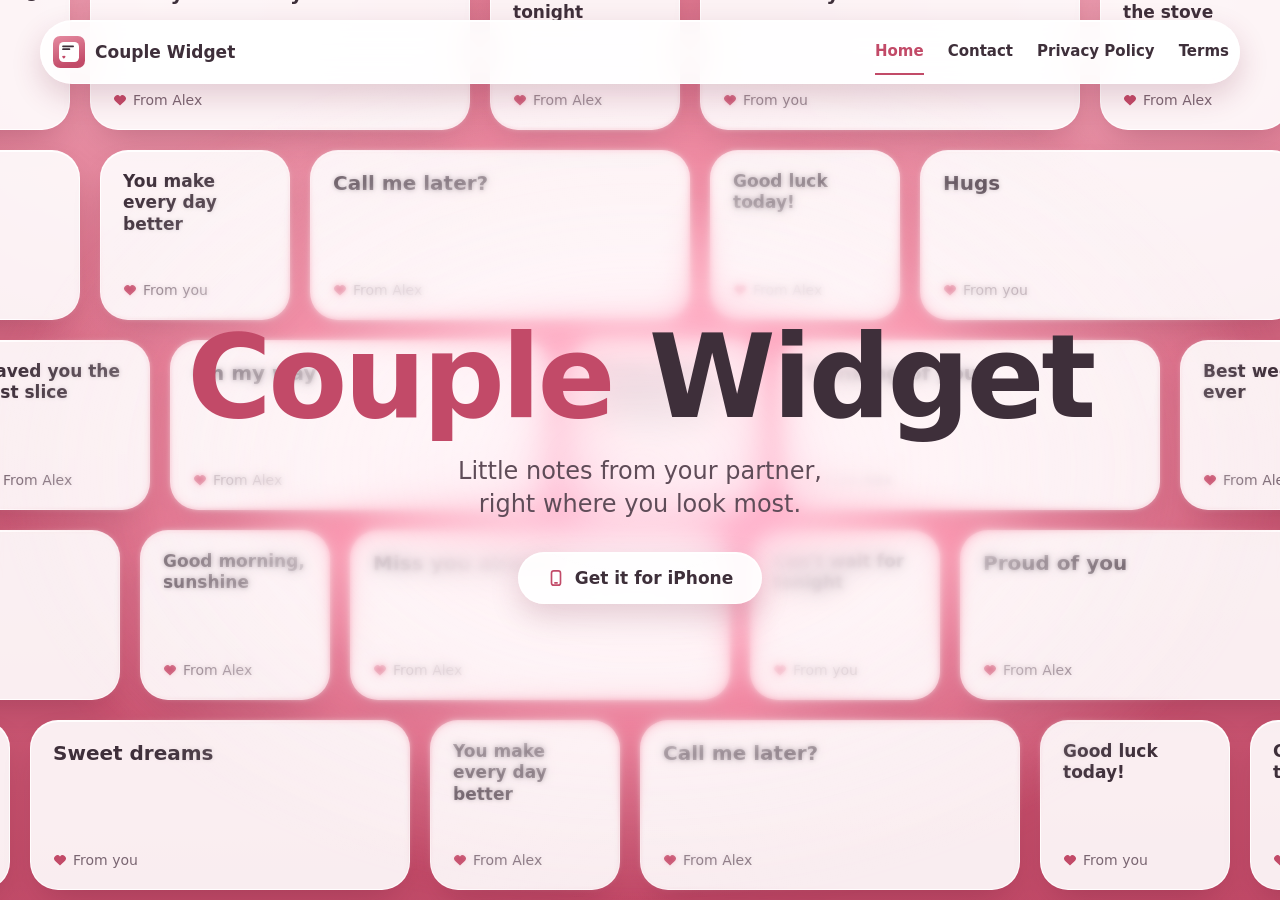
==== commit db447351: "Share the moving notes background across all pages with a frost on inner pages" ====
--- a/index.html
+++ b/index.html
@@ -5,7 +5,7 @@
 <meta name="viewport" content="width=device-width, initial-scale=1, viewport-fit=cover">
 <title>Couple Widget: Little notes on your partner’s Home Screen</title>
 <meta name="description" content="Send your partner a short note that appears on their Home Screen widget.">
-<link rel="stylesheet" href="style.css?v=7">
+<link rel="stylesheet" href="style.css?v=10">
 </head>
 <body class="app">
 <header class="site-header">
@@ -26,9 +26,7 @@
 <a href="#terms">Terms</a>
 </div>
 </header>
-<div class="track">
-<section class="panel" id="panel-home" aria-label="Home">
-<main class="home">
+<div class="bg" aria-hidden="true">
 <div class="field-bg" aria-hidden="true">
 <div class="row" style="top:-40px;left:-120px;animation:left 80s linear infinite"><div class="note" style="width:190px"><p style="font-size:17px">Good morning, sunshine</p><div><svg width="14" height="14" viewBox="0 0 14 14" aria-hidden="true"><path d="M7 12.6 1.9 7.7A3.2 3.2 0 0 1 7 3.5a3.2 3.2 0 0 1 5.1 4.2Z" fill="#c24a68"/></svg><span>From you</span></div></div><div class="note" style="width:380px"><p style="font-size:20px">Miss you already</p><div><svg width="14" height="14" viewBox="0 0 14 14" aria-hidden="true"><path d="M7 12.6 1.9 7.7A3.2 3.2 0 0 1 7 3.5a3.2 3.2 0 0 1 5.1 4.2Z" fill="#c24a68"/></svg><span>From Alex</span></div></div><div class="note" style="width:190px"><p style="font-size:17px">Can’t wait for tonight</p><div><svg width="14" height="14" viewBox="0 0 14 14" aria-hidden="true"><path d="M7 12.6 1.9 7.7A3.2 3.2 0 0 1 7 3.5a3.2 3.2 0 0 1 5.1 4.2Z" fill="#c24a68"/></svg><span>From Alex</span></div></div><div class="note" style="width:380px"><p style="font-size:20px">Proud of you</p><div><svg width="14" height="14" viewBox="0 0 14 14" aria-hidden="true"><path d="M7 12.6 1.9 7.7A3.2 3.2 0 0 1 7 3.5a3.2 3.2 0 0 1 5.1 4.2Z" fill="#c24a68"/></svg><span>From you</span></div></div><div class="note" style="width:190px"><p style="font-size:17px">Coffee is on the stove</p><div><svg width="14" height="14" viewBox="0 0 14 14" aria-hidden="true"><path d="M7 12.6 1.9 7.7A3.2 3.2 0 0 1 7 3.5a3.2 3.2 0 0 1 5.1 4.2Z" fill="#c24a68"/></svg><span>From Alex</span></div></div><div class="note" style="width:190px"><p style="font-size:17px">Good morning, sunshine</p><div><svg width="14" height="14" viewBox="0 0 14 14" aria-hidden="true"><path d="M7 12.6 1.9 7.7A3.2 3.2 0 0 1 7 3.5a3.2 3.2 0 0 1 5.1 4.2Z" fill="#c24a68"/></svg><span>From you</span></div></div><div class="note" style="width:380px"><p style="font-size:20px">Miss you already</p><div><svg width="14" height="14" viewBox="0 0 14 14" aria-hidden="true"><path d="M7 12.6 1.9 7.7A3.2 3.2 0 0 1 7 3.5a3.2 3.2 0 0 1 5.1 4.2Z" fill="#c24a68"/></svg><span>From Alex</span></div></div><div class="note" style="width:190px"><p style="font-size:17px">Can’t wait for tonight</p><div><svg width="14" height="14" viewBox="0 0 14 14" aria-hidden="true"><path d="M7 12.6 1.9 7.7A3.2 3.2 0 0 1 7 3.5a3.2 3.2 0 0 1 5.1 4.2Z" fill="#c24a68"/></svg><span>From Alex</span></div></div><div class="note" style="width:380px"><p style="font-size:20px">Proud of you</p><div><svg width="14" height="14" viewBox="0 0 14 14" aria-hidden="true"><path d="M7 12.6 1.9 7.7A3.2 3.2 0 0 1 7 3.5a3.2 3.2 0 0 1 5.1 4.2Z" fill="#c24a68"/></svg><span>From you</span></div></div><div class="note" style="width:190px"><p style="font-size:17px">Coffee is on the stove</p><div><svg width="14" height="14" viewBox="0 0 14 14" aria-hidden="true"><path d="M7 12.6 1.9 7.7A3.2 3.2 0 0 1 7 3.5a3.2 3.2 0 0 1 5.1 4.2Z" fill="#c24a68"/></svg><span>From Alex</span></div></div><div class="note" style="width:190px"><p style="font-size:17px">Good morning, sunshine</p><div><svg width="14" height="14" viewBox="0 0 14 14" aria-hidden="true"><path d="M7 12.6 1.9 7.7A3.2 3.2 0 0 1 7 3.5a3.2 3.2 0 0 1 5.1 4.2Z" fill="#c24a68"/></svg><span>From you</span></div></div><div class="note" style="width:380px"><p style="font-size:20px">Miss you already</p><div><svg width="14" height="14" viewBox="0 0 14 14" aria-hidden="true"><path d="M7 12.6 1.9 7.7A3.2 3.2 0 0 1 7 3.5a3.2 3.2 0 0 1 5.1 4.2Z" fill="#c24a68"/></svg><span>From Alex</span></div></div><div class="note" style="width:190px"><p style="font-size:17px">Can’t wait for tonight</p><div><svg width="14" height="14" viewBox="0 0 14 14" aria-hidden="true"><path d="M7 12.6 1.9 7.7A3.2 3.2 0 0 1 7 3.5a3.2 3.2 0 0 1 5.1 4.2Z" fill="#c24a68"/></svg><span>From Alex</span></div></div><div class="note" style="width:380px"><p style="font-size:20px">Proud of you</p><div><svg width="14" height="14" viewBox="0 0 14 14" aria-hidden="true"><path d="M7 12.6 1.9 7.7A3.2 3.2 0 0 1 7 3.5a3.2 3.2 0 0 1 5.1 4.2Z" fill="#c24a68"/></svg><span>From you</span></div></div><div class="note" style="width:190px"><p style="font-size:17px">Coffee is on the stove</p><div><svg width="14" height="14" viewBox="0 0 14 14" aria-hidden="true"><path d="M7 12.6 1.9 7.7A3.2 3.2 0 0 1 7 3.5a3.2 3.2 0 0 1 5.1 4.2Z" fill="#c24a68"/></svg><span>From Alex</span></div></div><div class="note" style="width:190px"><p style="font-size:17px">Good morning, sunshine</p><div><svg width="14" height="14" viewBox="0 0 14 14" aria-hidden="true"><path d="M7 12.6 1.9 7.7A3.2 3.2 0 0 1 7 3.5a3.2 3.2 0 0 1 5.1 4.2Z" fill="#c24a68"/></svg><span>From you</span></div></div><div class="note" style="width:380px"><p style="font-size:20px">Miss you already</p><div><svg width="14" height="14" viewBox="0 0 14 14" aria-hidden="true"><path d="M7 12.6 1.9 7.7A3.2 3.2 0 0 1 7 3.5a3.2 3.2 0 0 1 5.1 4.2Z" fill="#c24a68"/></svg><span>From Alex</span></div></div><div class="note" style="width:190px"><p style="font-size:17px">Can’t wait for tonight</p><div><svg width="14" height="14" viewBox="0 0 14 14" aria-hidden="true"><path d="M7 12.6 1.9 7.7A3.2 3.2 0 0 1 7 3.5a3.2 3.2 0 0 1 5.1 4.2Z" fill="#c24a68"/></svg><span>From Alex</span></div></div><div class="note" style="width:380px"><p style="font-size:20px">Proud of you</p><div><svg width="14" height="14" viewBox="0 0 14 14" aria-hidden="true"><path d="M7 12.6 1.9 7.7A3.2 3.2 0 0 1 7 3.5a3.2 3.2 0 0 1 5.1 4.2Z" fill="#c24a68"/></svg><span>From you</span></div></div><div class="note" style="width:190px"><p style="font-size:17px">Coffee is on the stove</p><div><svg width="14" height="14" viewBox="0 0 14 14" aria-hidden="true"><path d="M7 12.6 1.9 7.7A3.2 3.2 0 0 1 7 3.5a3.2 3.2 0 0 1 5.1 4.2Z" fill="#c24a68"/></svg><span>From Alex</span></div></div></div>
 <div class="row" style="top:150px;left:-300px;animation:right 86s linear infinite"><div class="note" style="width:380px"><p style="font-size:20px">Sweet dreams</p><div><svg width="14" height="14" viewBox="0 0 14 14" aria-hidden="true"><path d="M7 12.6 1.9 7.7A3.2 3.2 0 0 1 7 3.5a3.2 3.2 0 0 1 5.1 4.2Z" fill="#c24a68"/></svg><span>From Alex</span></div></div><div class="note" style="width:190px"><p style="font-size:17px">You make every day better</p><div><svg width="14" height="14" viewBox="0 0 14 14" aria-hidden="true"><path d="M7 12.6 1.9 7.7A3.2 3.2 0 0 1 7 3.5a3.2 3.2 0 0 1 5.1 4.2Z" fill="#c24a68"/></svg><span>From you</span></div></div><div class="note" style="width:380px"><p style="font-size:20px">Call me later?</p><div><svg width="14" height="14" viewBox="0 0 14 14" aria-hidden="true"><path d="M7 12.6 1.9 7.7A3.2 3.2 0 0 1 7 3.5a3.2 3.2 0 0 1 5.1 4.2Z" fill="#c24a68"/></svg><span>From Alex</span></div></div><div class="note" style="width:190px"><p style="font-size:17px">Good luck today!</p><div><svg width="14" height="14" viewBox="0 0 14 14" aria-hidden="true"><path d="M7 12.6 1.9 7.7A3.2 3.2 0 0 1 7 3.5a3.2 3.2 0 0 1 5.1 4.2Z" fill="#c24a68"/></svg><span>From Alex</span></div></div><div class="note" style="width:380px"><p style="font-size:20px">Hugs</p><div><svg width="14" height="14" viewBox="0 0 14 14" aria-hidden="true"><path d="M7 12.6 1.9 7.7A3.2 3.2 0 0 1 7 3.5a3.2 3.2 0 0 1 5.1 4.2Z" fill="#c24a68"/></svg><span>From you</span></div></div><div class="note" style="width:380px"><p style="font-size:20px">Sweet dreams</p><div><svg width="14" height="14" viewBox="0 0 14 14" aria-hidden="true"><path d="M7 12.6 1.9 7.7A3.2 3.2 0 0 1 7 3.5a3.2 3.2 0 0 1 5.1 4.2Z" fill="#c24a68"/></svg><span>From Alex</span></div></div><div class="note" style="width:190px"><p style="font-size:17px">You make every day better</p><div><svg width="14" height="14" viewBox="0 0 14 14" aria-hidden="true"><path d="M7 12.6 1.9 7.7A3.2 3.2 0 0 1 7 3.5a3.2 3.2 0 0 1 5.1 4.2Z" fill="#c24a68"/></svg><span>From you</span></div></div><div class="note" style="width:380px"><p style="font-size:20px">Call me later?</p><div><svg width="14" height="14" viewBox="0 0 14 14" aria-hidden="true"><path d="M7 12.6 1.9 7.7A3.2 3.2 0 0 1 7 3.5a3.2 3.2 0 0 1 5.1 4.2Z" fill="#c24a68"/></svg><span>From Alex</span></div></div><div class="note" style="width:190px"><p style="font-size:17px">Good luck today!</p><div><svg width="14" height="14" viewBox="0 0 14 14" aria-hidden="true"><path d="M7 12.6 1.9 7.7A3.2 3.2 0 0 1 7 3.5a3.2 3.2 0 0 1 5.1 4.2Z" fill="#c24a68"/></svg><span>From Alex</span></div></div><div class="note" style="width:380px"><p style="font-size:20px">Hugs</p><div><svg width="14" height="14" viewBox="0 0 14 14" aria-hidden="true"><path d="M7 12.6 1.9 7.7A3.2 3.2 0 0 1 7 3.5a3.2 3.2 0 0 1 5.1 4.2Z" fill="#c24a68"/></svg><span>From you</span></div></div><div class="note" style="width:380px"><p style="font-size:20px">Sweet dreams</p><div><svg width="14" height="14" viewBox="0 0 14 14" aria-hidden="true"><path d="M7 12.6 1.9 7.7A3.2 3.2 0 0 1 7 3.5a3.2 3.2 0 0 1 5.1 4.2Z" fill="#c24a68"/></svg><span>From Alex</span></div></div><div class="note" style="width:190px"><p style="font-size:17px">You make every day better</p><div><svg width="14" height="14" viewBox="0 0 14 14" aria-hidden="true"><path d="M7 12.6 1.9 7.7A3.2 3.2 0 0 1 7 3.5a3.2 3.2 0 0 1 5.1 4.2Z" fill="#c24a68"/></svg><span>From you</span></div></div><div class="note" style="width:380px"><p style="font-size:20px">Call me later?</p><div><svg width="14" height="14" viewBox="0 0 14 14" aria-hidden="true"><path d="M7 12.6 1.9 7.7A3.2 3.2 0 0 1 7 3.5a3.2 3.2 0 0 1 5.1 4.2Z" fill="#c24a68"/></svg><span>From Alex</span></div></div><div class="note" style="width:190px"><p style="font-size:17px">Good luck today!</p><div><svg width="14" height="14" viewBox="0 0 14 14" aria-hidden="true"><path d="M7 12.6 1.9 7.7A3.2 3.2 0 0 1 7 3.5a3.2 3.2 0 0 1 5.1 4.2Z" fill="#c24a68"/></svg><span>From Alex</span></div></div><div class="note" style="width:380px"><p style="font-size:20px">Hugs</p><div><svg width="14" height="14" viewBox="0 0 14 14" aria-hidden="true"><path d="M7 12.6 1.9 7.7A3.2 3.2 0 0 1 7 3.5a3.2 3.2 0 0 1 5.1 4.2Z" fill="#c24a68"/></svg><span>From you</span></div></div><div class="note" style="width:380px"><p style="font-size:20px">Sweet dreams</p><div><svg width="14" height="14" viewBox="0 0 14 14" aria-hidden="true"><path d="M7 12.6 1.9 7.7A3.2 3.2 0 0 1 7 3.5a3.2 3.2 0 0 1 5.1 4.2Z" fill="#c24a68"/></svg><span>From Alex</span></div></div><div class="note" style="width:190px"><p style="font-size:17px">You make every day better</p><div><svg width="14" height="14" viewBox="0 0 14 14" aria-hidden="true"><path d="M7 12.6 1.9 7.7A3.2 3.2 0 0 1 7 3.5a3.2 3.2 0 0 1 5.1 4.2Z" fill="#c24a68"/></svg><span>From you</span></div></div><div class="note" style="width:380px"><p style="font-size:20px">Call me later?</p><div><svg width="14" height="14" viewBox="0 0 14 14" aria-hidden="true"><path d="M7 12.6 1.9 7.7A3.2 3.2 0 0 1 7 3.5a3.2 3.2 0 0 1 5.1 4.2Z" fill="#c24a68"/></svg><span>From Alex</span></div></div><div class="note" style="width:190px"><p style="font-size:17px">Good luck today!</p><div><svg width="14" height="14" viewBox="0 0 14 14" aria-hidden="true"><path d="M7 12.6 1.9 7.7A3.2 3.2 0 0 1 7 3.5a3.2 3.2 0 0 1 5.1 4.2Z" fill="#c24a68"/></svg><span>From Alex</span></div></div><div class="note" style="width:380px"><p style="font-size:20px">Hugs</p><div><svg width="14" height="14" viewBox="0 0 14 14" aria-hidden="true"><path d="M7 12.6 1.9 7.7A3.2 3.2 0 0 1 7 3.5a3.2 3.2 0 0 1 5.1 4.2Z" fill="#c24a68"/></svg><span>From you</span></div></div></div>
@@ -37,6 +35,12 @@
 <div class="row" style="top:720px;left:-180px;animation:left 104s linear infinite"><div class="note" style="width:190px"><p style="font-size:17px">Coffee is on the stove</p><div><svg width="14" height="14" viewBox="0 0 14 14" aria-hidden="true"><path d="M7 12.6 1.9 7.7A3.2 3.2 0 0 1 7 3.5a3.2 3.2 0 0 1 5.1 4.2Z" fill="#c24a68"/></svg><span>From Alex</span></div></div><div class="note" style="width:380px"><p style="font-size:20px">Sweet dreams</p><div><svg width="14" height="14" viewBox="0 0 14 14" aria-hidden="true"><path d="M7 12.6 1.9 7.7A3.2 3.2 0 0 1 7 3.5a3.2 3.2 0 0 1 5.1 4.2Z" fill="#c24a68"/></svg><span>From you</span></div></div><div class="note" style="width:190px"><p style="font-size:17px">You make every day better</p><div><svg width="14" height="14" viewBox="0 0 14 14" aria-hidden="true"><path d="M7 12.6 1.9 7.7A3.2 3.2 0 0 1 7 3.5a3.2 3.2 0 0 1 5.1 4.2Z" fill="#c24a68"/></svg><span>From Alex</span></div></div><div class="note" style="width:380px"><p style="font-size:20px">Call me later?</p><div><svg width="14" height="14" viewBox="0 0 14 14" aria-hidden="true"><path d="M7 12.6 1.9 7.7A3.2 3.2 0 0 1 7 3.5a3.2 3.2 0 0 1 5.1 4.2Z" fill="#c24a68"/></svg><span>From Alex</span></div></div><div class="note" style="width:190px"><p style="font-size:17px">Good luck today!</p><div><svg width="14" height="14" viewBox="0 0 14 14" aria-hidden="true"><path d="M7 12.6 1.9 7.7A3.2 3.2 0 0 1 7 3.5a3.2 3.2 0 0 1 5.1 4.2Z" fill="#c24a68"/></svg><span>From you</span></div></div><div class="note" style="width:190px"><p style="font-size:17px">Coffee is on the stove</p><div><svg width="14" height="14" viewBox="0 0 14 14" aria-hidden="true"><path d="M7 12.6 1.9 7.7A3.2 3.2 0 0 1 7 3.5a3.2 3.2 0 0 1 5.1 4.2Z" fill="#c24a68"/></svg><span>From Alex</span></div></div><div class="note" style="width:380px"><p style="font-size:20px">Sweet dreams</p><div><svg width="14" height="14" viewBox="0 0 14 14" aria-hidden="true"><path d="M7 12.6 1.9 7.7A3.2 3.2 0 0 1 7 3.5a3.2 3.2 0 0 1 5.1 4.2Z" fill="#c24a68"/></svg><span>From you</span></div></div><div class="note" style="width:190px"><p style="font-size:17px">You make every day better</p><div><svg width="14" height="14" viewBox="0 0 14 14" aria-hidden="true"><path d="M7 12.6 1.9 7.7A3.2 3.2 0 0 1 7 3.5a3.2 3.2 0 0 1 5.1 4.2Z" fill="#c24a68"/></svg><span>From Alex</span></div></div><div class="note" style="width:380px"><p style="font-size:20px">Call me later?</p><div><svg width="14" height="14" viewBox="0 0 14 14" aria-hidden="true"><path d="M7 12.6 1.9 7.7A3.2 3.2 0 0 1 7 3.5a3.2 3.2 0 0 1 5.1 4.2Z" fill="#c24a68"/></svg><span>From Alex</span></div></div><div class="note" style="width:190px"><p style="font-size:17px">Good luck today!</p><div><svg width="14" height="14" viewBox="0 0 14 14" aria-hidden="true"><path d="M7 12.6 1.9 7.7A3.2 3.2 0 0 1 7 3.5a3.2 3.2 0 0 1 5.1 4.2Z" fill="#c24a68"/></svg><span>From you</span></div></div><div class="note" style="width:190px"><p style="font-size:17px">Coffee is on the stove</p><div><svg width="14" height="14" viewBox="0 0 14 14" aria-hidden="true"><path d="M7 12.6 1.9 7.7A3.2 3.2 0 0 1 7 3.5a3.2 3.2 0 0 1 5.1 4.2Z" fill="#c24a68"/></svg><span>From Alex</span></div></div><div class="note" style="width:380px"><p style="font-size:20px">Sweet dreams</p><div><svg width="14" height="14" viewBox="0 0 14 14" aria-hidden="true"><path d="M7 12.6 1.9 7.7A3.2 3.2 0 0 1 7 3.5a3.2 3.2 0 0 1 5.1 4.2Z" fill="#c24a68"/></svg><span>From you</span></div></div><div class="note" style="width:190px"><p style="font-size:17px">You make every day better</p><div><svg width="14" height="14" viewBox="0 0 14 14" aria-hidden="true"><path d="M7 12.6 1.9 7.7A3.2 3.2 0 0 1 7 3.5a3.2 3.2 0 0 1 5.1 4.2Z" fill="#c24a68"/></svg><span>From Alex</span></div></div><div class="note" style="width:380px"><p style="font-size:20px">Call me later?</p><div><svg width="14" height="14" viewBox="0 0 14 14" aria-hidden="true"><path d="M7 12.6 1.9 7.7A3.2 3.2 0 0 1 7 3.5a3.2 3.2 0 0 1 5.1 4.2Z" fill="#c24a68"/></svg><span>From Alex</span></div></div><div class="note" style="width:190px"><p style="font-size:17px">Good luck today!</p><div><svg width="14" height="14" viewBox="0 0 14 14" aria-hidden="true"><path d="M7 12.6 1.9 7.7A3.2 3.2 0 0 1 7 3.5a3.2 3.2 0 0 1 5.1 4.2Z" fill="#c24a68"/></svg><span>From you</span></div></div><div class="note" style="width:190px"><p style="font-size:17px">Coffee is on the stove</p><div><svg width="14" height="14" viewBox="0 0 14 14" aria-hidden="true"><path d="M7 12.6 1.9 7.7A3.2 3.2 0 0 1 7 3.5a3.2 3.2 0 0 1 5.1 4.2Z" fill="#c24a68"/></svg><span>From Alex</span></div></div><div class="note" style="width:380px"><p style="font-size:20px">Sweet dreams</p><div><svg width="14" height="14" viewBox="0 0 14 14" aria-hidden="true"><path d="M7 12.6 1.9 7.7A3.2 3.2 0 0 1 7 3.5a3.2 3.2 0 0 1 5.1 4.2Z" fill="#c24a68"/></svg><span>From you</span></div></div><div class="note" style="width:190px"><p style="font-size:17px">You make every day better</p><div><svg width="14" height="14" viewBox="0 0 14 14" aria-hidden="true"><path d="M7 12.6 1.9 7.7A3.2 3.2 0 0 1 7 3.5a3.2 3.2 0 0 1 5.1 4.2Z" fill="#c24a68"/></svg><span>From Alex</span></div></div><div class="note" style="width:380px"><p style="font-size:20px">Call me later?</p><div><svg width="14" height="14" viewBox="0 0 14 14" aria-hidden="true"><path d="M7 12.6 1.9 7.7A3.2 3.2 0 0 1 7 3.5a3.2 3.2 0 0 1 5.1 4.2Z" fill="#c24a68"/></svg><span>From Alex</span></div></div><div class="note" style="width:190px"><p style="font-size:17px">Good luck today!</p><div><svg width="14" height="14" viewBox="0 0 14 14" aria-hidden="true"><path d="M7 12.6 1.9 7.7A3.2 3.2 0 0 1 7 3.5a3.2 3.2 0 0 1 5.1 4.2Z" fill="#c24a68"/></svg><span>From you</span></div></div></div>
 <div class="row" style="top:910px;left:-380px;animation:right 110s linear infinite"><div class="note" style="width:380px"><p style="font-size:20px">Hugs</p><div><svg width="14" height="14" viewBox="0 0 14 14" aria-hidden="true"><path d="M7 12.6 1.9 7.7A3.2 3.2 0 0 1 7 3.5a3.2 3.2 0 0 1 5.1 4.2Z" fill="#c24a68"/></svg><span>From Alex</span></div></div><div class="note" style="width:190px"><p style="font-size:17px">Saved you the last slice</p><div><svg width="14" height="14" viewBox="0 0 14 14" aria-hidden="true"><path d="M7 12.6 1.9 7.7A3.2 3.2 0 0 1 7 3.5a3.2 3.2 0 0 1 5.1 4.2Z" fill="#c24a68"/></svg><span>From Alex</span></div></div><div class="note" style="width:380px"><p style="font-size:20px">On my way</p><div><svg width="14" height="14" viewBox="0 0 14 14" aria-hidden="true"><path d="M7 12.6 1.9 7.7A3.2 3.2 0 0 1 7 3.5a3.2 3.2 0 0 1 5.1 4.2Z" fill="#c24a68"/></svg><span>From you</span></div></div><div class="note" style="width:190px"><p style="font-size:17px">Three years together. Still my favorite person.</p><div><svg width="14" height="14" viewBox="0 0 14 14" aria-hidden="true"><path d="M7 12.6 1.9 7.7A3.2 3.2 0 0 1 7 3.5a3.2 3.2 0 0 1 5.1 4.2Z" fill="#c24a68"/></svg><span>From Alex</span></div></div><div class="note" style="width:380px"><p style="font-size:20px">Thinking of you</p><div><svg width="14" height="14" viewBox="0 0 14 14" aria-hidden="true"><path d="M7 12.6 1.9 7.7A3.2 3.2 0 0 1 7 3.5a3.2 3.2 0 0 1 5.1 4.2Z" fill="#c24a68"/></svg><span>From Alex</span></div></div><div class="note" style="width:380px"><p style="font-size:20px">Hugs</p><div><svg width="14" height="14" viewBox="0 0 14 14" aria-hidden="true"><path d="M7 12.6 1.9 7.7A3.2 3.2 0 0 1 7 3.5a3.2 3.2 0 0 1 5.1 4.2Z" fill="#c24a68"/></svg><span>From Alex</span></div></div><div class="note" style="width:190px"><p style="font-size:17px">Saved you the last slice</p><div><svg width="14" height="14" viewBox="0 0 14 14" aria-hidden="true"><path d="M7 12.6 1.9 7.7A3.2 3.2 0 0 1 7 3.5a3.2 3.2 0 0 1 5.1 4.2Z" fill="#c24a68"/></svg><span>From Alex</span></div></div><div class="note" style="width:380px"><p style="font-size:20px">On my way</p><div><svg width="14" height="14" viewBox="0 0 14 14" aria-hidden="true"><path d="M7 12.6 1.9 7.7A3.2 3.2 0 0 1 7 3.5a3.2 3.2 0 0 1 5.1 4.2Z" fill="#c24a68"/></svg><span>From you</span></div></div><div class="note" style="width:190px"><p style="font-size:17px">Three years together. Still my favorite person.</p><div><svg width="14" height="14" viewBox="0 0 14 14" aria-hidden="true"><path d="M7 12.6 1.9 7.7A3.2 3.2 0 0 1 7 3.5a3.2 3.2 0 0 1 5.1 4.2Z" fill="#c24a68"/></svg><span>From Alex</span></div></div><div class="note" style="width:380px"><p style="font-size:20px">Thinking of you</p><div><svg width="14" height="14" viewBox="0 0 14 14" aria-hidden="true"><path d="M7 12.6 1.9 7.7A3.2 3.2 0 0 1 7 3.5a3.2 3.2 0 0 1 5.1 4.2Z" fill="#c24a68"/></svg><span>From Alex</span></div></div><div class="note" style="width:380px"><p style="font-size:20px">Hugs</p><div><svg width="14" height="14" viewBox="0 0 14 14" aria-hidden="true"><path d="M7 12.6 1.9 7.7A3.2 3.2 0 0 1 7 3.5a3.2 3.2 0 0 1 5.1 4.2Z" fill="#c24a68"/></svg><span>From Alex</span></div></div><div class="note" style="width:190px"><p style="font-size:17px">Saved you the last slice</p><div><svg width="14" height="14" viewBox="0 0 14 14" aria-hidden="true"><path d="M7 12.6 1.9 7.7A3.2 3.2 0 0 1 7 3.5a3.2 3.2 0 0 1 5.1 4.2Z" fill="#c24a68"/></svg><span>From Alex</span></div></div><div class="note" style="width:380px"><p style="font-size:20px">On my way</p><div><svg width="14" height="14" viewBox="0 0 14 14" aria-hidden="true"><path d="M7 12.6 1.9 7.7A3.2 3.2 0 0 1 7 3.5a3.2 3.2 0 0 1 5.1 4.2Z" fill="#c24a68"/></svg><span>From you</span></div></div><div class="note" style="width:190px"><p style="font-size:17px">Three years together. Still my favorite person.</p><div><svg width="14" height="14" viewBox="0 0 14 14" aria-hidden="true"><path d="M7 12.6 1.9 7.7A3.2 3.2 0 0 1 7 3.5a3.2 3.2 0 0 1 5.1 4.2Z" fill="#c24a68"/></svg><span>From Alex</span></div></div><div class="note" style="width:380px"><p style="font-size:20px">Thinking of you</p><div><svg width="14" height="14" viewBox="0 0 14 14" aria-hidden="true"><path d="M7 12.6 1.9 7.7A3.2 3.2 0 0 1 7 3.5a3.2 3.2 0 0 1 5.1 4.2Z" fill="#c24a68"/></svg><span>From Alex</span></div></div><div class="note" style="width:380px"><p style="font-size:20px">Hugs</p><div><svg width="14" height="14" viewBox="0 0 14 14" aria-hidden="true"><path d="M7 12.6 1.9 7.7A3.2 3.2 0 0 1 7 3.5a3.2 3.2 0 0 1 5.1 4.2Z" fill="#c24a68"/></svg><span>From Alex</span></div></div><div class="note" style="width:190px"><p style="font-size:17px">Saved you the last slice</p><div><svg width="14" height="14" viewBox="0 0 14 14" aria-hidden="true"><path d="M7 12.6 1.9 7.7A3.2 3.2 0 0 1 7 3.5a3.2 3.2 0 0 1 5.1 4.2Z" fill="#c24a68"/></svg><span>From Alex</span></div></div><div class="note" style="width:380px"><p style="font-size:20px">On my way</p><div><svg width="14" height="14" viewBox="0 0 14 14" aria-hidden="true"><path d="M7 12.6 1.9 7.7A3.2 3.2 0 0 1 7 3.5a3.2 3.2 0 0 1 5.1 4.2Z" fill="#c24a68"/></svg><span>From you</span></div></div><div class="note" style="width:190px"><p style="font-size:17px">Three years together. Still my favorite person.</p><div><svg width="14" height="14" viewBox="0 0 14 14" aria-hidden="true"><path d="M7 12.6 1.9 7.7A3.2 3.2 0 0 1 7 3.5a3.2 3.2 0 0 1 5.1 4.2Z" fill="#c24a68"/></svg><span>From Alex</span></div></div><div class="note" style="width:380px"><p style="font-size:20px">Thinking of you</p><div><svg width="14" height="14" viewBox="0 0 14 14" aria-hidden="true"><path d="M7 12.6 1.9 7.7A3.2 3.2 0 0 1 7 3.5a3.2 3.2 0 0 1 5.1 4.2Z" fill="#c24a68"/></svg><span>From Alex</span></div></div></div>
 </div>
+<div class="frost"></div>
+</div>
+<div class="track">
+<section class="panel" id="panel-home" aria-label="Home">
+<div class="home-wrap">
+<main class="home">
 <div class="blurs" aria-hidden="true">
 <div class="blur1"></div>
 <div class="blur2"></div>
@@ -51,12 +55,22 @@
 </div>
 </main>
 <div class="home-links">
-<footer class="foot">
-<span>© 2026 Couple Widget</span>
-<a href="#privacy">Privacy Policy</a>
-<a href="#terms">Terms</a>
-<a href="#contact">Contact</a>
-</footer>
+<div class="foot-blurs" aria-hidden="true">
+<div style="backdrop-filter:blur(2px);-webkit-backdrop-filter:blur(2px);-webkit-mask-image:linear-gradient(180deg,transparent 0%,#000 25%);mask-image:linear-gradient(180deg,transparent 0%,#000 25%)"></div>
+<div style="backdrop-filter:blur(6px);-webkit-backdrop-filter:blur(6px);-webkit-mask-image:linear-gradient(180deg,transparent 20%,#000 50%);mask-image:linear-gradient(180deg,transparent 20%,#000 50%)"></div>
+<div style="backdrop-filter:blur(14px);-webkit-backdrop-filter:blur(14px);-webkit-mask-image:linear-gradient(180deg,transparent 40%,#000 70%);mask-image:linear-gradient(180deg,transparent 40%,#000 70%)"></div>
+<div style="backdrop-filter:blur(28px) saturate(140%);-webkit-backdrop-filter:blur(28px) saturate(140%);-webkit-mask-image:linear-gradient(180deg,transparent 60%,#000 88%);mask-image:linear-gradient(180deg,transparent 60%,#000 88%)"></div>
+</div>
+<div class="foot-tint" aria-hidden="true"></div>
+<div class="foot-content">
+<footer class="foot">
+<span>© 2026 Couple Widget</span>
+<a href="#privacy">Privacy Policy</a>
+<a href="#terms">Terms</a>
+<a href="#contact">Contact</a>
+</footer>
+</div>
+</div>
 </div>
 </section>
 <section class="panel" id="panel-contact" aria-label="Contact" aria-hidden="true" inert>
@@ -219,6 +233,6 @@
 </div>
 </section>
 </div>
-<script src="script.js?v=7"></script>
+<script src="script.js?v=10"></script>
 </body>
 </html>
--- a/style.css
+++ b/style.css
@@ -21,9 +21,11 @@
 .nav a:focus-visible,.menu a:focus-visible,.foot a:focus-visible,.cta:focus-visible{outline:3px solid #fff;outline-offset:3px;border-radius:999px}
 .page{flex-grow:1;display:flex;flex-direction:column;padding-top:calc(88px + env(safe-area-inset-top))}
 .main{flex-grow:1;width:100%;max-width:820px;margin:0 auto;padding:56px 24px 64px;display:flex;flex-direction:column;gap:32px}
-.head{display:flex;flex-direction:column;gap:10px;text-align:center;color:#fff}
+.head{display:flex;flex-direction:column;gap:10px;text-align:center;color:#3e2f3a}
 .head h1{margin:0;font-size:clamp(40px,5vw,56px);line-height:1.05;font-weight:800;letter-spacing:-0.02em}
-.head p{margin:0;font-size:17px;line-height:22px;color:rgba(255,255,255,0.92);text-wrap:balance}
+.head p{margin:0;font-size:17px;line-height:22px;color:#5f4c58;text-wrap:balance}
+.page .foot,.page .foot a{color:#5f4c58}
+.page .foot a:hover{color:var(--rose-strong)}
 .head .lead{font-size:19px;line-height:1.4}
 .card{padding:28px;border-radius:26px;background:var(--surface);border:1px solid var(--surface-edge);box-shadow:var(--shadow-card),inset 0 1px 0 rgba(255,255,255,0.9);display:flex;flex-direction:column;gap:24px}
 .doc{padding:clamp(24px,5vw,48px);border-radius:26px;background:var(--surface);border:1px solid var(--surface-edge);box-shadow:var(--shadow-card),inset 0 1px 0 rgba(255,255,255,0.9)}
@@ -58,7 +60,10 @@
 .status strong{font-size:17px;line-height:22px;font-weight:600}
 .status span{font-size:15px;line-height:20px;color:var(--ink-muted)}
 .home{position:relative;height:100%;min-height:640px;overflow:hidden}
-.home .field-bg{position:absolute;inset:0}
+.bg{position:absolute;inset:0;z-index:0;overflow:hidden;pointer-events:none}
+.field-bg{position:absolute;inset:0}
+.frost{position:absolute;inset:0;background:rgba(255,255,255,0.32);backdrop-filter:blur(18px) saturate(120%);-webkit-backdrop-filter:blur(18px) saturate(120%);opacity:0;transition:opacity .7s ease}
+body.inner .frost{opacity:1}
 .row{position:absolute;display:flex;will-change:transform}
 .note{flex-shrink:0;margin-right:20px;height:170px;padding:20px 22px;border-radius:28px;background:rgba(255,255,255,0.9);border:1px solid rgba(255,255,255,0.9);box-shadow:0 16px 36px -12px rgba(90,20,44,0.30),inset 0 1px 0 rgba(255,255,255,0.95);display:flex;flex-direction:column;justify-content:space-between;overflow:hidden}
 .note p{margin:0;font-weight:600;line-height:1.25;color:var(--ink);overflow:hidden;display:-webkit-box;-webkit-line-clamp:3;-webkit-box-orient:vertical}
@@ -75,13 +80,6 @@
 .hero p{margin:0;max-width:620px;font-size:clamp(18px,2vw,24px);line-height:1.35;font-weight:500;color:#5f4c58;text-wrap:balance}
 .cta{margin-top:12px;min-height:52px;padding:0 28px;display:inline-flex;align-items:center;gap:10px;border-radius:999px;background:var(--surface);border:1px solid var(--surface-edge);box-shadow:var(--shadow-card),inset 0 1px 0 rgba(255,255,255,0.9);color:var(--ink);font-size:17px;line-height:22px;font-weight:600;text-decoration:none}
 .cta:hover{color:var(--ink)}
-.home-foot{position:absolute;z-index:2;left:0;right:0;bottom:0;padding-top:96px}
-.foot-blurs,.foot-tint{position:absolute;inset:0;pointer-events:none}
-.foot-blurs div{position:absolute;inset:0}
-.foot-tint{background:linear-gradient(180deg,rgba(255,255,255,0) 20%,rgba(255,255,255,0.5) 100%)}
-.foot-content{position:relative}
-.home-foot .foot{color:#5f4c58}
-.home-foot .foot a{color:#3e2f3a}
 @keyframes left{from{transform:translateX(0)}to{transform:translateX(-50%)}}
 @keyframes right{from{transform:translateX(-50%)}to{transform:translateX(0)}}
 @media (max-width:720px){
@@ -96,11 +94,18 @@
 .tint{background:radial-gradient(min(80vw,340px) min(72vw,310px) at 50% 52%,rgba(255,255,255,0.55) 0%,rgba(255,255,255,0.4) 50%,rgba(255,255,255,0) 100%)}
 }
 body.app{position:fixed;inset:0;height:auto;overflow:hidden;display:block;background-attachment:scroll}
-.track{display:flex;width:400%;height:100%;transform:translateX(0);transition:transform .7s cubic-bezier(0.65,0,0.35,1)}
+.track{position:relative;z-index:1;display:flex;width:400%;height:100%;transform:translateX(0);transition:transform .7s cubic-bezier(0.65,0,0.35,1)}
 .panel{position:relative;flex-shrink:0;width:25%;height:100%;overflow-x:hidden;overflow-y:auto;transition:opacity .6s ease,transform .7s cubic-bezier(0.65,0,0.35,1),visibility 0s linear 0s}
 .panel[aria-hidden="true"]{opacity:.4;transform:scale(0.94);visibility:hidden;transition:opacity .6s ease,transform .7s cubic-bezier(0.65,0,0.35,1),visibility 0s linear .7s}
 .panel .page{min-height:100%}
-.panel .home{height:100%;min-height:0}
-.home-links{padding-top:32px}
-#panel-home{background:radial-gradient(40% 70% at 12% 0%,var(--bg-glow) 0%,rgba(239,159,178,0) 70%),radial-gradient(40% 70% at 88% 0%,var(--bg-glow) 0%,rgba(239,159,178,0) 70%),linear-gradient(178deg,var(--bg-top) 0%,var(--rose-strong) 100%)}
-@media (prefers-reduced-motion:reduce){.row{animation:none!important}.track,.panel{transition:none!important}}
+.panel .home{height:100cqh;min-height:0}
+#panel-home{container-type:size}
+.home-wrap{position:relative}
+.home-links{position:relative;z-index:2;padding-top:96px}
+.foot-blurs,.foot-tint{position:absolute;inset:0;pointer-events:none}
+.foot-blurs div{position:absolute;inset:0}
+.foot-tint{background:linear-gradient(180deg,rgba(255,255,255,0) 20%,rgba(255,255,255,0.5) 100%)}
+.foot-content{position:relative}
+.home-links .foot{color:#5f4c58}
+.home-links .foot a{color:#3e2f3a}
+@media (prefers-reduced-motion:reduce){.row{animation:none!important}.track,.panel,.frost{transition:none!important}}
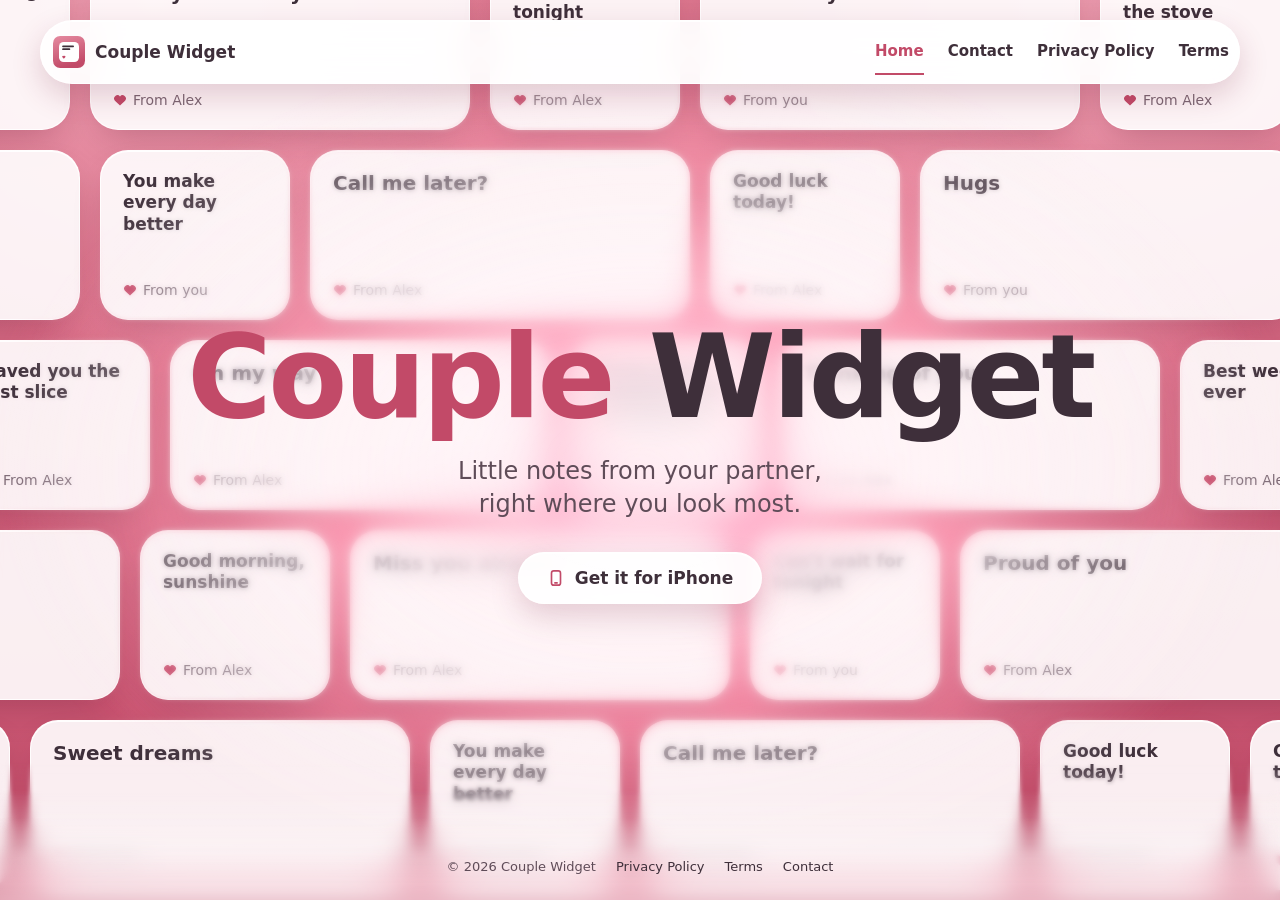
==== commit f78ef7ce: "Pin the home links to the first screen again" ====
--- a/index.html
+++ b/index.html
@@ -5,7 +5,7 @@
 <meta name="viewport" content="width=device-width, initial-scale=1, viewport-fit=cover">
 <title>Couple Widget: Little notes on your partner’s Home Screen</title>
 <meta name="description" content="Send your partner a short note that appears on their Home Screen widget.">
-<link rel="stylesheet" href="style.css?v=10">
+<link rel="stylesheet" href="style.css?v=11">
 </head>
 <body class="app">
 <header class="site-header">
@@ -233,6 +233,6 @@
 </div>
 </section>
 </div>
-<script src="script.js?v=10"></script>
+<script src="script.js?v=11"></script>
 </body>
 </html>
--- a/style.css
+++ b/style.css
@@ -98,10 +98,10 @@
 .panel{position:relative;flex-shrink:0;width:25%;height:100%;overflow-x:hidden;overflow-y:auto;transition:opacity .6s ease,transform .7s cubic-bezier(0.65,0,0.35,1),visibility 0s linear 0s}
 .panel[aria-hidden="true"]{opacity:.4;transform:scale(0.94);visibility:hidden;transition:opacity .6s ease,transform .7s cubic-bezier(0.65,0,0.35,1),visibility 0s linear .7s}
 .panel .page{min-height:100%}
-.panel .home{height:100cqh;min-height:0}
-#panel-home{container-type:size}
-.home-wrap{position:relative}
-.home-links{position:relative;z-index:2;padding-top:96px}
+.panel .home{height:100%;min-height:0}
+#panel-home{overflow-y:hidden}
+.home-wrap{position:relative;height:100%}
+.home-links{position:absolute;left:0;right:0;bottom:0;z-index:2;padding-top:96px}
 .foot-blurs,.foot-tint{position:absolute;inset:0;pointer-events:none}
 .foot-blurs div{position:absolute;inset:0}
 .foot-tint{background:linear-gradient(180deg,rgba(255,255,255,0) 20%,rgba(255,255,255,0.5) 100%)}
